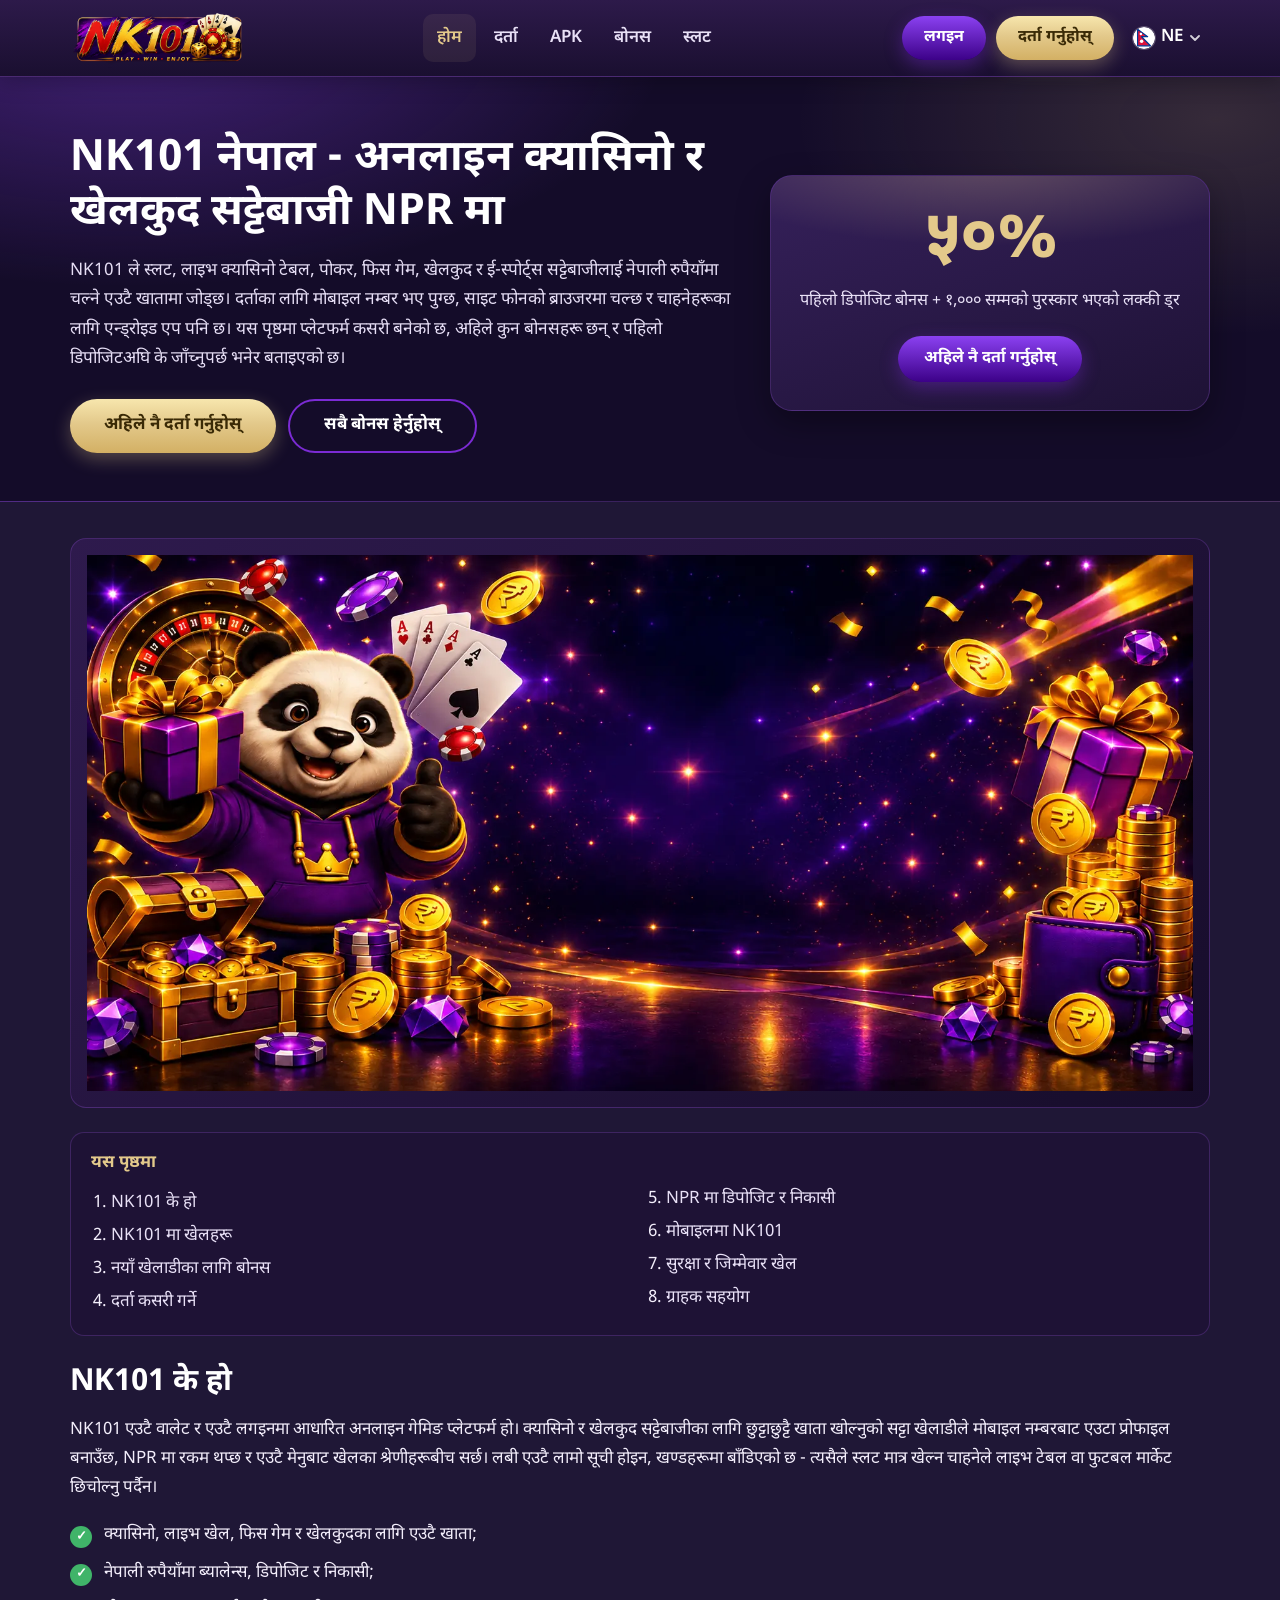
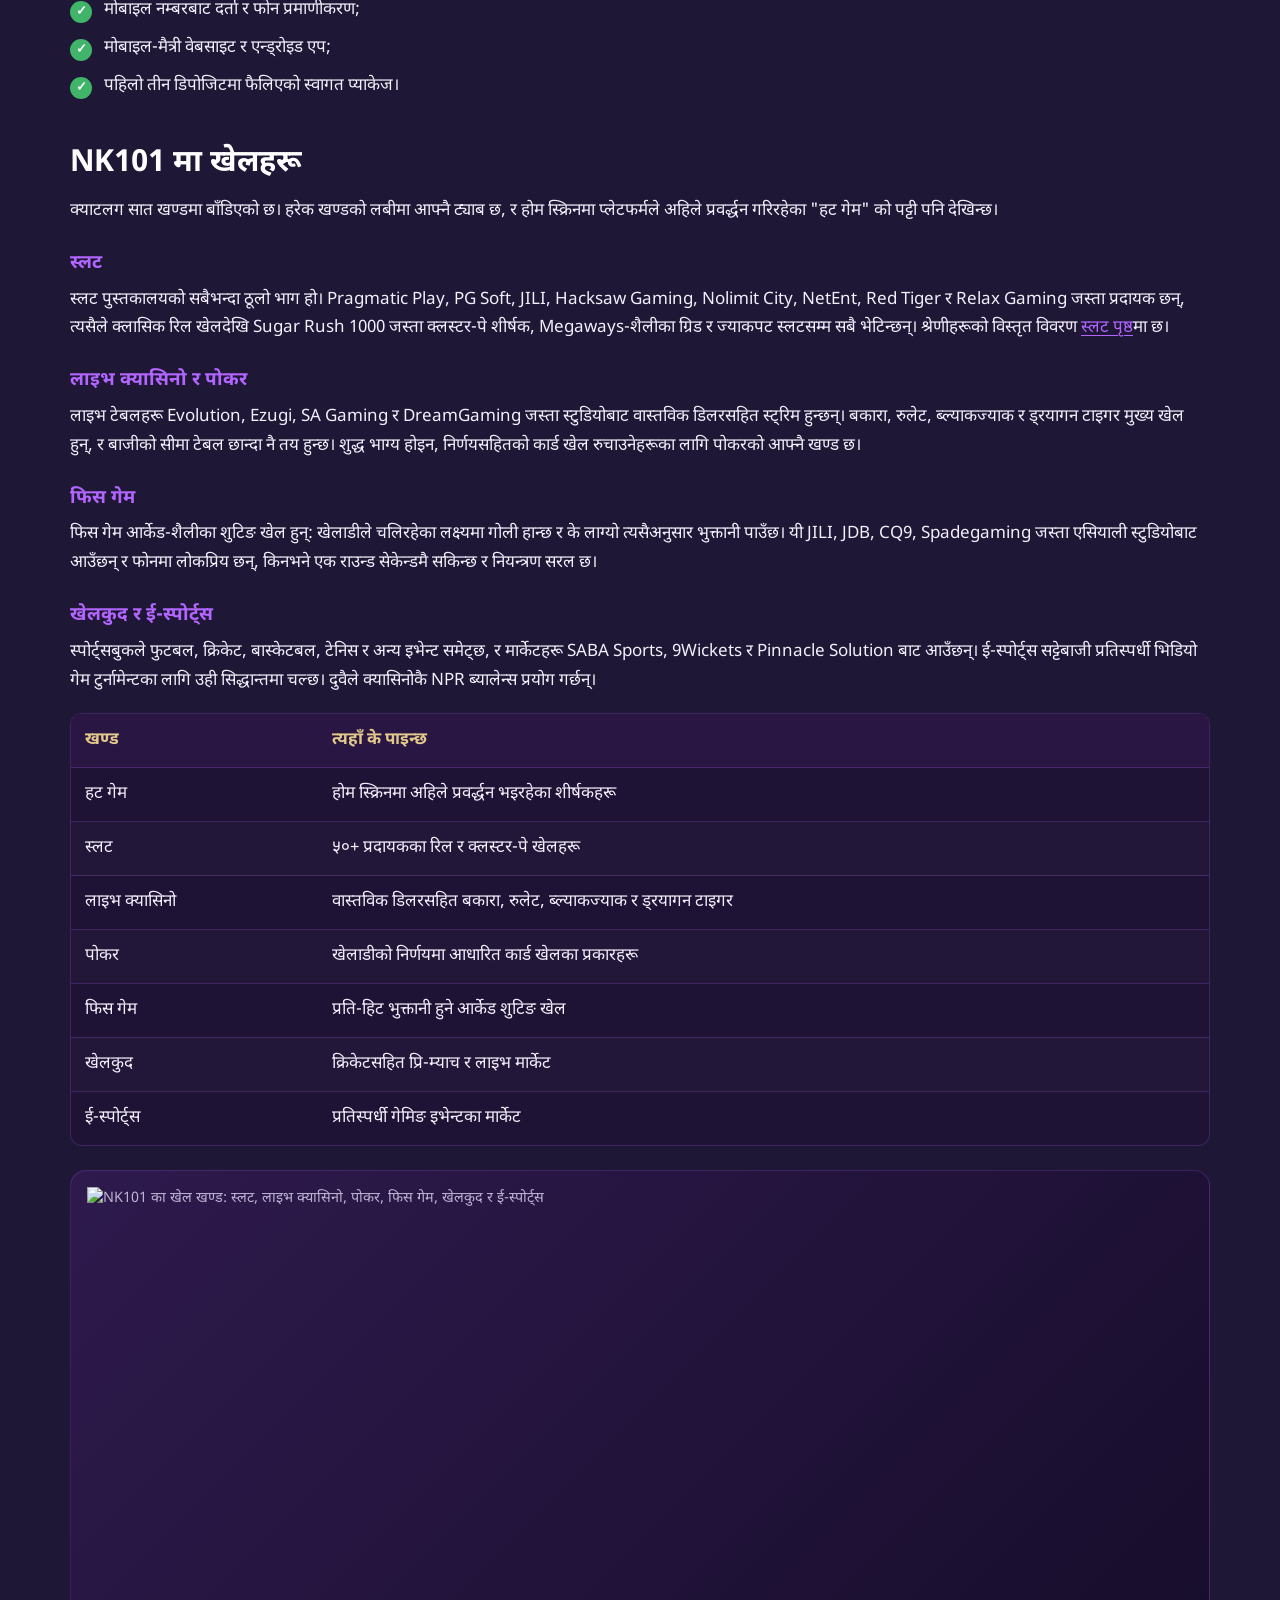
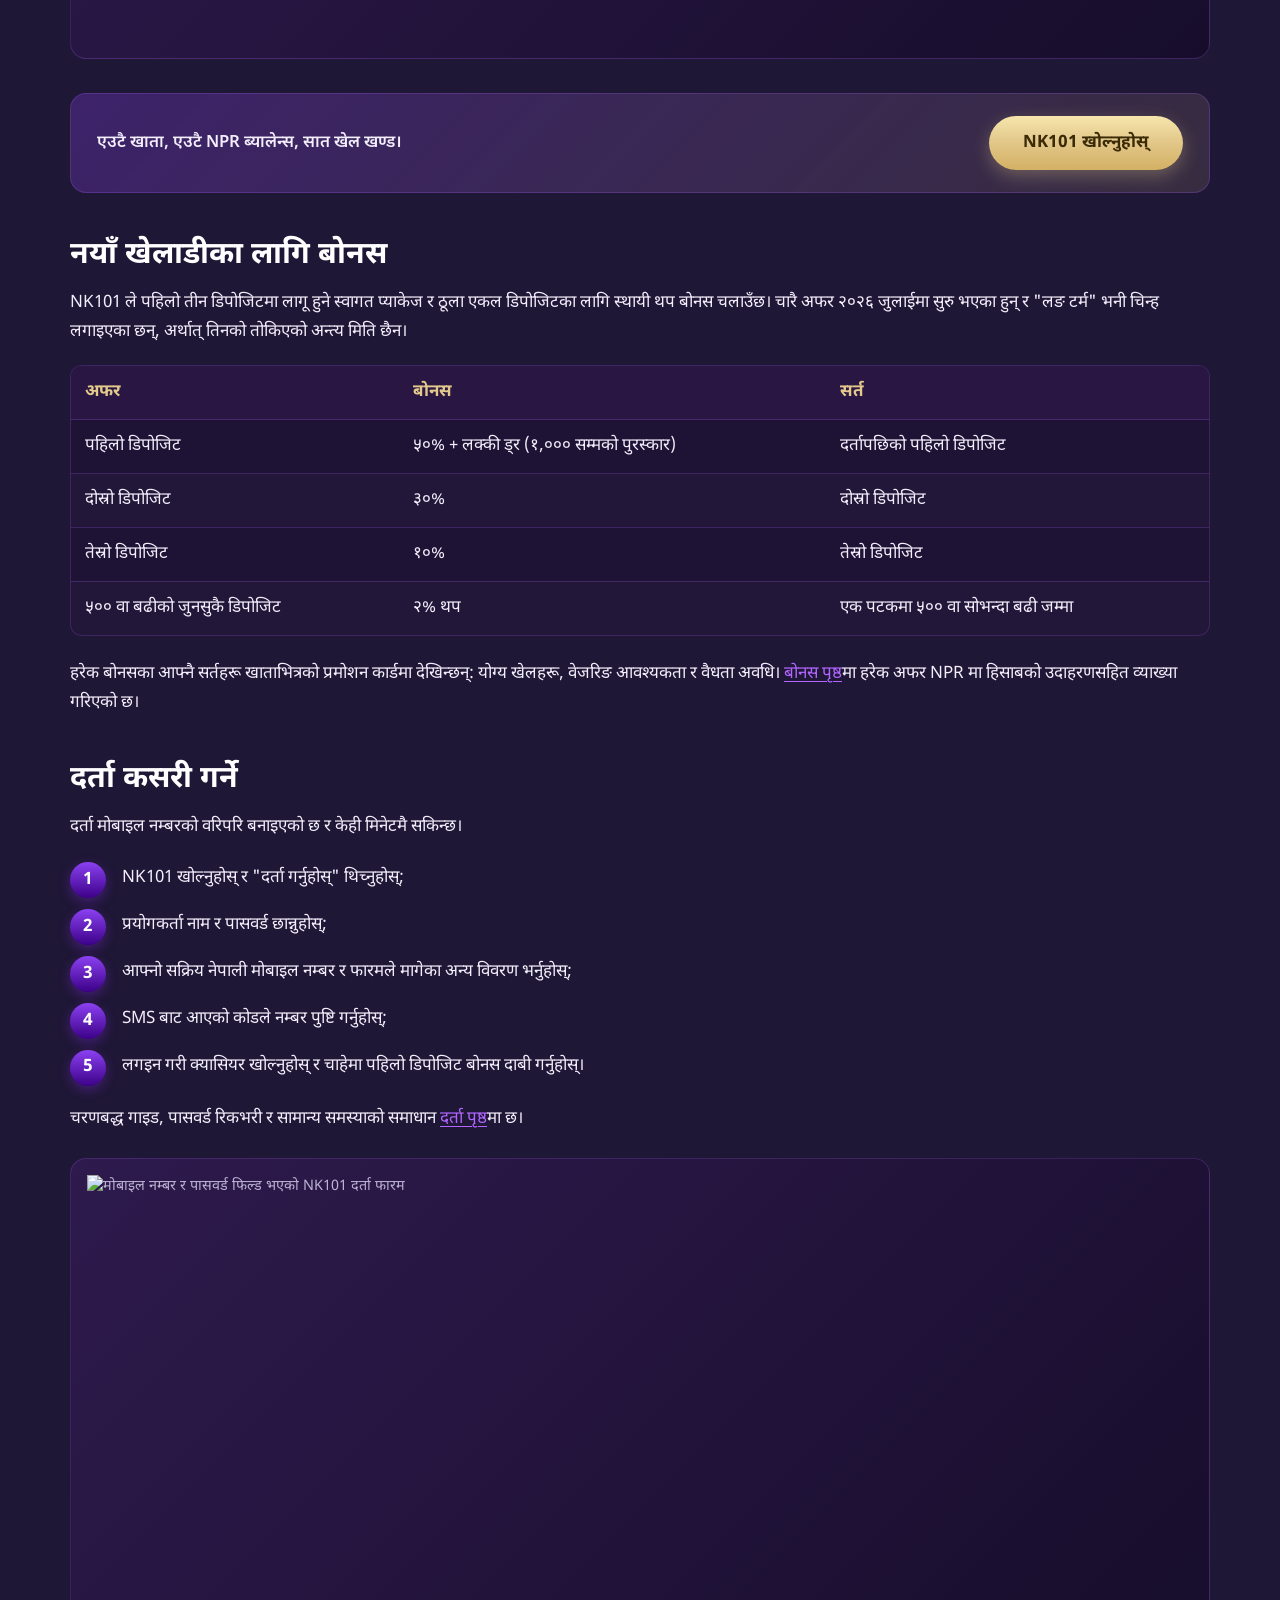
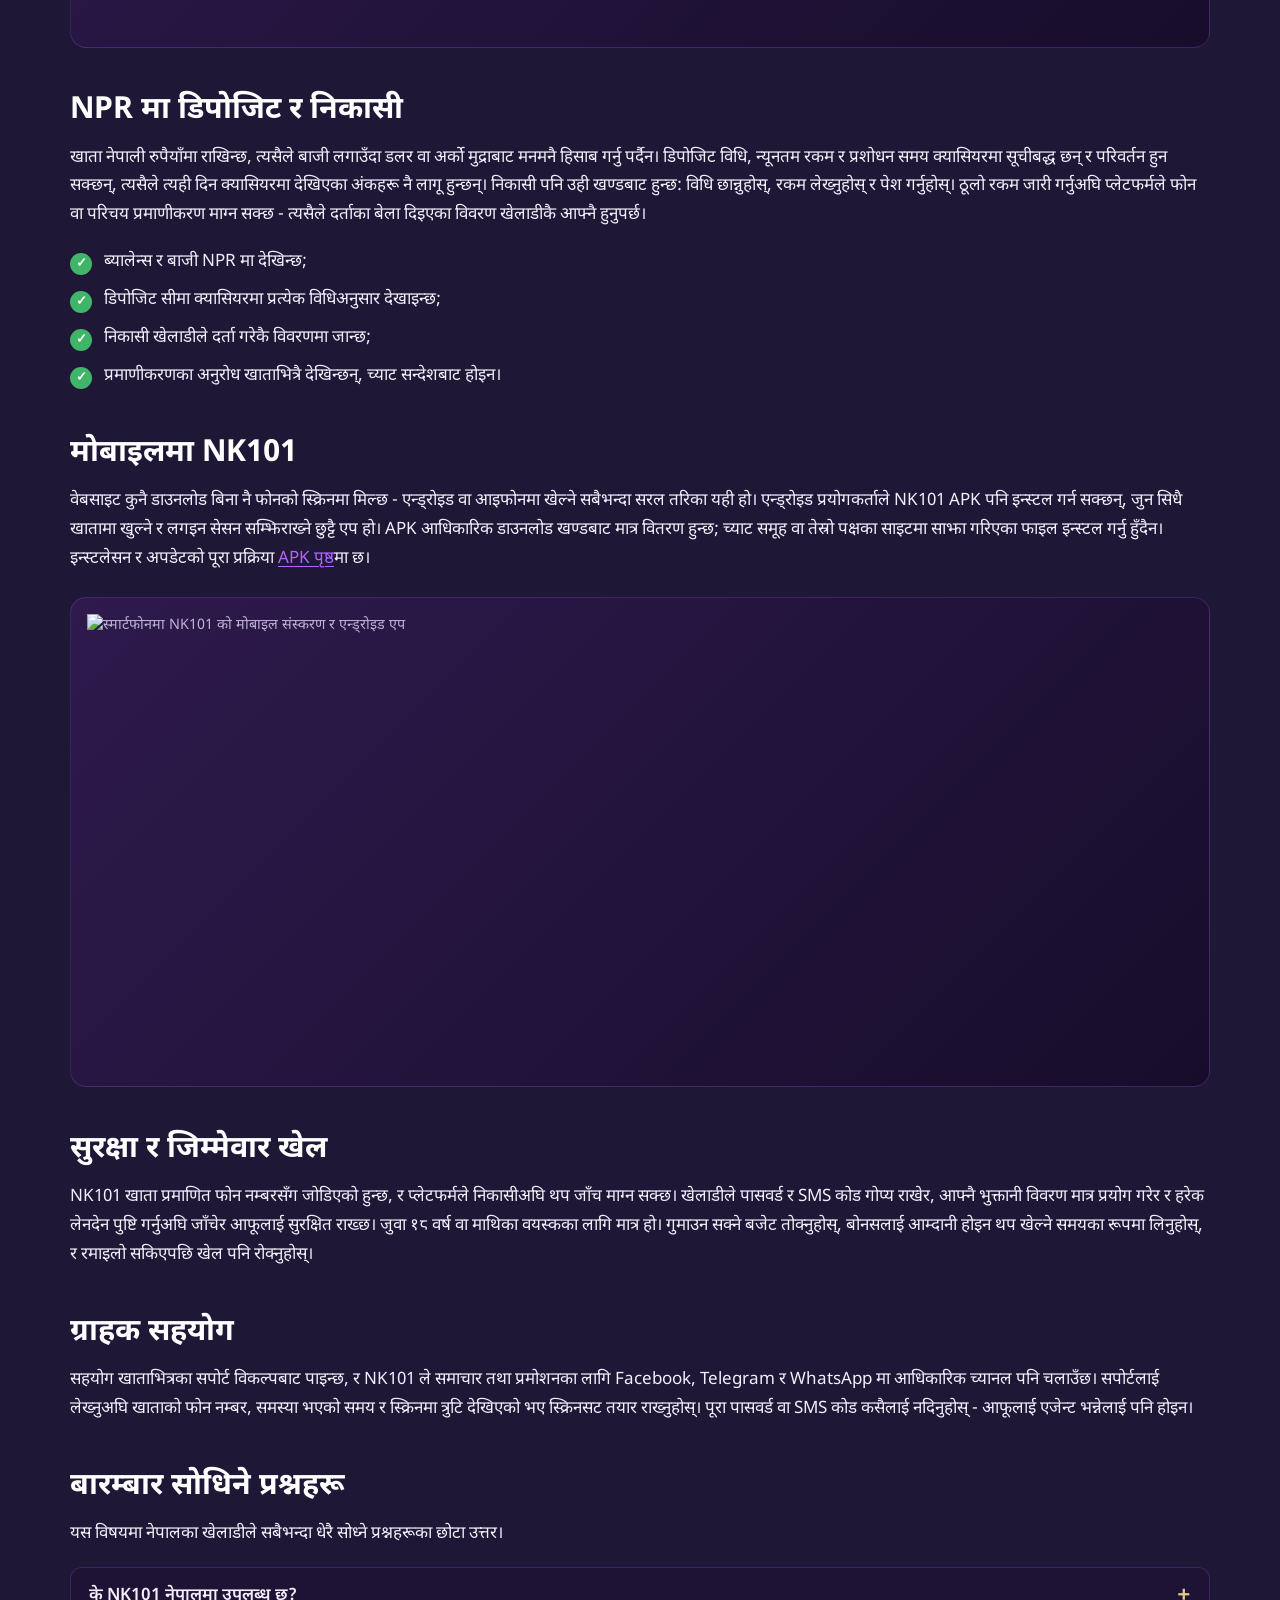
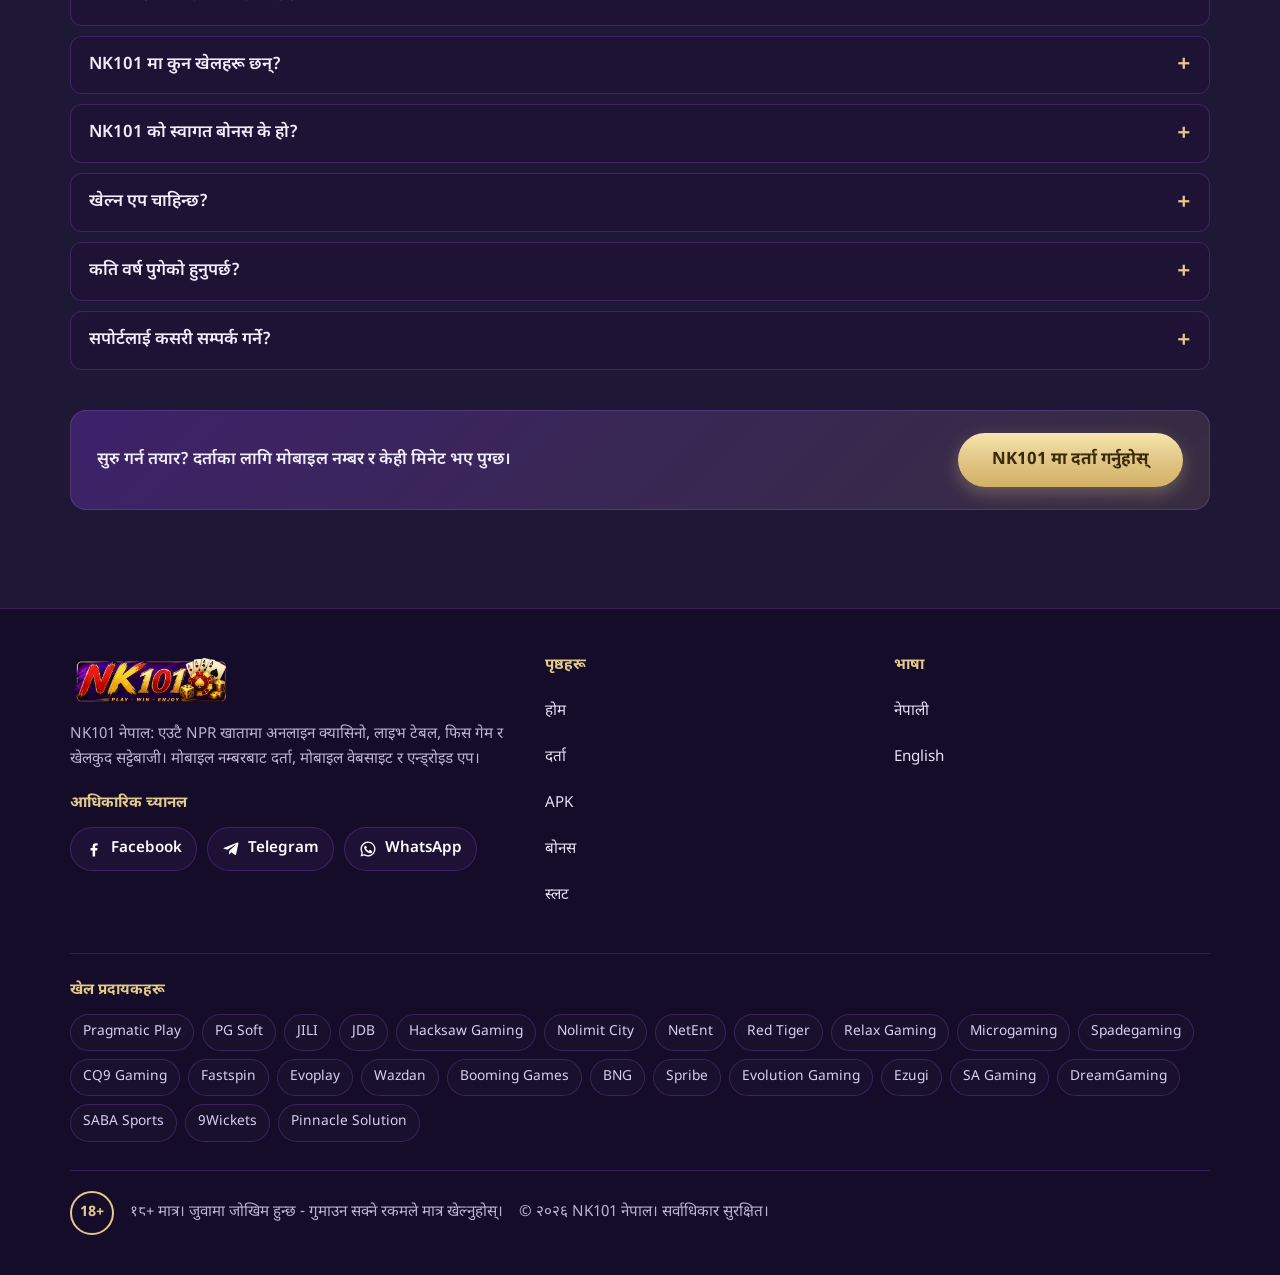
==== index.html @ e6883907 "Add files via upload" ====
<!DOCTYPE html>
<html lang="ne">
<head>
<meta charset="utf-8">
<meta name="viewport" content="width=device-width, initial-scale=1">
<title>NK101 नेपाल - अनलाइन क्यासिनो, स्लट र खेलकुद सट्टेबाजी NPR मा</title>
<meta name="description" content="NK101 नेपालका लागि अनलाइन क्यासिनो र स्पोर्ट्सबुक हो: एउटै NPR खातामा स्लट, लाइभ टेबल, फिस गेम र खेलकुद सट्टेबाजी, मोबाइल नम्बरबाट दर्ता र पहिलो डिपोजिटमा ५०% बोनस।">
<link rel="canonical" href="https://nk101.onrender.com/">
<link rel="alternate" hreflang="ne-NP" href="https://nk101.onrender.com/">
<link rel="alternate" hreflang="en" href="https://nk101.onrender.com/en/">
<link rel="alternate" hreflang="x-default" href="https://nk101.onrender.com/">
<meta name="robots" content="index, follow, max-image-preview:large, max-snippet:-1">
<meta name="theme-color" content="#140c29">
<meta property="og:type" content="website">
<meta property="og:site_name" content="NK101 नेपाल">
<meta property="og:locale" content="ne_NP">
<meta property="og:locale:alternate" content="en_US">
<meta property="og:title" content="NK101 नेपाल - अनलाइन क्यासिनो, स्लट र खेलकुद सट्टेबाजी NPR मा">
<meta property="og:description" content="NK101 नेपालका लागि अनलाइन क्यासिनो र स्पोर्ट्सबुक हो: एउटै NPR खातामा स्लट, लाइभ टेबल, फिस गेम र खेलकुद सट्टेबाजी, मोबाइल नम्बरबाट दर्ता र पहिलो डिपोजिटमा ५०% बोनस।">
<meta property="og:url" content="https://nk101.onrender.com/">
<meta property="og:image" content="https://nk101.onrender.com/img/home-hero.webp">
<meta name="twitter:card" content="summary_large_image">
<link rel="icon" href="/img/favicon.png" type="image/png" sizes="32x32">
<link rel="apple-touch-icon" href="/img/apple-touch-icon.png">
<link rel="preconnect" href="https://fonts.googleapis.com">
<link rel="preconnect" href="https://fonts.gstatic.com" crossorigin>
<link href="https://fonts.googleapis.com/css2?family=Noto+Sans+Devanagari:wght@400;600;700&display=swap" rel="stylesheet">
<link rel="stylesheet" href="/css/style.css">
<script type="application/ld+json">
{
 "@context": "https://schema.org",
 "@graph": [
  {
   "@type": "WebSite",
   "@id": "https://nk101.onrender.com/#website",
   "url": "https://nk101.onrender.com/",
   "name": "NK101 Nepal",
   "inLanguage": [
    "ne",
    "en"
   ],
   "publisher": {
    "@id": "https://nk101.onrender.com/#organization"
   }
  },
  {
   "@type": "Organization",
   "@id": "https://nk101.onrender.com/#organization",
   "name": "NK101",
   "url": "https://nk101.onrender.com/",
   "logo": {
    "@type": "ImageObject",
    "url": "https://nk101.onrender.com/img/nk101-logo.webp"
   },
   "sameAs": [
    "https://www.facebook.com/profile.php?id=61592459762964",
    "https://t.me/nk101channel",
    "https://www.whatsapp.com/channel/0029VbD0jE790x2sHs5jem3N"
   ]
  },
  {
   "@type": "WebPage",
   "@id": "https://nk101.onrender.com/#webpage",
   "url": "https://nk101.onrender.com/",
   "name": "NK101 नेपाल - अनलाइन क्यासिनो, स्लट र खेलकुद सट्टेबाजी NPR मा",
   "description": "NK101 नेपालका लागि अनलाइन क्यासिनो र स्पोर्ट्सबुक हो: एउटै NPR खातामा स्लट, लाइभ टेबल, फिस गेम र खेलकुद सट्टेबाजी, मोबाइल नम्बरबाट दर्ता र पहिलो डिपोजिटमा ५०% बोनस।",
   "inLanguage": "ne-NP",
   "isPartOf": {
    "@id": "https://nk101.onrender.com/#website"
   },
   "primaryImageOfPage": {
    "@type": "ImageObject",
    "url": "https://nk101.onrender.com/img/home-hero.webp"
   },
   "datePublished": "2026-09-21",
   "dateModified": "2026-09-21"
  },
  {
   "@type": "FAQPage",
   "@id": "https://nk101.onrender.com/#faq",
   "mainEntity": [
    {
     "@type": "Question",
     "name": "के NK101 नेपालमा उपलब्ध छ?",
     "acceptedAnswer": {
      "@type": "Answer",
      "text": "हो। प्लेटफर्म नेपाली रुपैयाँमा चल्छ, नेपाली मोबाइल नम्बरबाट दर्ता गर्न मिल्छ र अंग्रेजीसँगै नेपाली भाषाको इन्टरफेस छ।"
     }
    },
    {
     "@type": "Question",
     "name": "NK101 मा कुन खेलहरू छन्?",
     "acceptedAnswer": {
      "@type": "Answer",
      "text": "स्लट, लाइभ क्यासिनो, पोकर, फिस गेम, खेलकुद सट्टेबाजी र ई-स्पोर्ट्स सट्टेबाजी - सबै एउटै खाताबाट।"
     }
    },
    {
     "@type": "Question",
     "name": "NK101 को स्वागत बोनस के हो?",
     "acceptedAnswer": {
      "@type": "Answer",
      "text": "पहिलो डिपोजिटमा ५०% र १,००० सम्मको पुरस्कार भएको लक्की ड्र, त्यसपछि दोस्रो डिपोजिटमा ३०% र तेस्रोमा १०%।"
     }
    },
    {
     "@type": "Question",
     "name": "खेल्न एप चाहिन्छ?",
     "acceptedAnswer": {
      "@type": "Answer",
      "text": "चाहिँदैन। वेबसाइट फोनको ब्राउजरमा चल्छ; एन्ड्रोइड APK ऐच्छिक हो।"
     }
    },
    {
     "@type": "Question",
     "name": "कति वर्ष पुगेको हुनुपर्छ?",
     "acceptedAnswer": {
      "@type": "Answer",
      "text": "१८ वर्ष वा माथि। वास्तविक पैसाको खेल वयस्कका लागि मात्र हो।"
     }
    },
    {
     "@type": "Question",
     "name": "सपोर्टलाई कसरी सम्पर्क गर्ने?",
     "acceptedAnswer": {
      "@type": "Answer",
      "text": "खाताभित्रका सपोर्ट विकल्पबाट वा आधिकारिक Telegram, WhatsApp र Facebook च्यानलबाट।"
     }
    }
   ]
  }
 ]
}
</script>
</head>
<body>
<a class="skip" href="#main">मुख्य सामग्रीमा जानुहोस्</a>
<header class="site-header">
  <div class="container header-inner">
    <a class="logo" href="/" aria-label="NK101"><img src="/img/nk101-logo.webp" width="192" height="60" alt="NK101" onerror="this.replaceWith(Object.assign(document.createElement('span'),{className:'logo-text',textContent:'NK101'}))"></a>
    <nav class="main-nav" id="main-nav" aria-label="मुख्य नेभिगेसन">
      <ul>
        <li><a href="/" aria-current="page">होम</a></li>
        <li><a href="/register/">दर्ता</a></li>
        <li><a href="/apk/">APK</a></li>
        <li><a href="/bonuses/">बोनस</a></li>
        <li><a href="/slots/">स्लट</a></li>
      </ul>
      <div class="nav-cta">
        <a class="btn btn-login" href="/go/" rel="nofollow">लगइन</a>
        <a class="btn btn-register" href="/go/" rel="nofollow">दर्ता गर्नुहोस्</a>
      </div>
    </nav>
    <div class="header-actions">
      <a class="btn btn-login" href="/go/" rel="nofollow">लगइन</a>
      <a class="btn btn-register" href="/go/" rel="nofollow">दर्ता गर्नुहोस्</a>
      <div class="lang">
        <button class="lang-btn" type="button" aria-haspopup="true" aria-expanded="false" aria-label="भाषा"><svg class="flag" viewBox="0 0 24 24" aria-hidden="true"><circle cx="12" cy="12" r="12" fill="#fff"/><path d="M5 2.5 16 10.6H9.3L19 20.5H5z" fill="#DC143C" stroke="#003893" stroke-width="1.3" stroke-linejoin="round"/><circle cx="8.6" cy="7.6" r="1.4" fill="#fff"/><circle cx="9.4" cy="15.6" r="1.9" fill="#fff"/></svg><span>NE</span><svg class="chev" viewBox="0 0 12 12" aria-hidden="true"><path d="M2 4l4 4 4-4" fill="none" stroke="currentColor" stroke-width="1.8" stroke-linecap="round" stroke-linejoin="round"/></svg></button>
        <ul class="lang-menu">
          <li><a href="/" hreflang="ne-NP" lang="ne" aria-current="true"><svg class="flag" viewBox="0 0 24 24" aria-hidden="true"><circle cx="12" cy="12" r="12" fill="#fff"/><path d="M5 2.5 16 10.6H9.3L19 20.5H5z" fill="#DC143C" stroke="#003893" stroke-width="1.3" stroke-linejoin="round"/><circle cx="8.6" cy="7.6" r="1.4" fill="#fff"/><circle cx="9.4" cy="15.6" r="1.9" fill="#fff"/></svg><span>नेपाली</span></a></li>
          <li><a href="/en/" hreflang="en" lang="en"><svg class="flag" viewBox="0 0 24 24" aria-hidden="true"><clipPath id="fc"><circle cx="12" cy="12" r="12"/></clipPath><g clip-path="url(#fc)"><rect width="24" height="24" fill="#fff"/><path d="M0 0h24v1.85H0zM0 3.7h24v1.85H0zM0 7.4h24v1.85H0zM0 11.1h24v1.85H0zM0 14.8h24v1.85H0zM0 18.5h24v1.85H0zM0 22.2h24V24H0z" fill="#B22234"/><rect width="10.5" height="12.95" fill="#3C3B6E"/><g fill="#fff"><circle cx="2" cy="2" r=".7"/><circle cx="5.2" cy="2" r=".7"/><circle cx="8.4" cy="2" r=".7"/><circle cx="3.6" cy="4.3" r=".7"/><circle cx="6.8" cy="4.3" r=".7"/><circle cx="2" cy="6.6" r=".7"/><circle cx="5.2" cy="6.6" r=".7"/><circle cx="8.4" cy="6.6" r=".7"/><circle cx="3.6" cy="8.9" r=".7"/><circle cx="6.8" cy="8.9" r=".7"/><circle cx="2" cy="11.2" r=".7"/><circle cx="5.2" cy="11.2" r=".7"/><circle cx="8.4" cy="11.2" r=".7"/></g></g></svg><span>English</span></a></li>
        </ul>
      </div>
      <button class="burger" type="button" aria-controls="main-nav" aria-expanded="false" aria-label="मेनु"><span></span></button>
    </div>
  </div>
</header>

<main id="main">
  <section class="hero">
    <div class="container hero-grid">
      <div class="hero-copy">
        
        <h1>NK101 नेपाल - अनलाइन क्यासिनो र खेलकुद सट्टेबाजी NPR मा</h1>
        <p class="lead">NK101 ले स्लट, लाइभ क्यासिनो टेबल, पोकर, फिस गेम, खेलकुद र ई-स्पोर्ट्स सट्टेबाजीलाई नेपाली रुपैयाँमा चल्ने एउटै खातामा जोड्छ। दर्ताका लागि मोबाइल नम्बर भए पुग्छ, साइट फोनको ब्राउजरमा चल्छ र चाहनेहरूका लागि एन्ड्रोइड एप पनि छ। यस पृष्ठमा प्लेटफर्म कसरी बनेको छ, अहिले कुन बोनसहरू छन् र पहिलो डिपोजिटअघि के जाँच्नुपर्छ भनेर बताइएको छ।</p>
        <div class="hero-actions">
          <a class="btn btn-register btn-lg" href="/go/" rel="nofollow">अहिले नै दर्ता गर्नुहोस्</a>
          <a class="btn btn-outline btn-lg" href="/bonuses/">सबै बोनस हेर्नुहोस्</a>
        </div>
      </div>
      <aside class="hero-card" aria-label="पहिलो डिपोजिट बोनस + १,००० सम्मको पुरस्कार भएको लक्की ड्र">
        <div class="big">५०%</div>
        <p class="small">पहिलो डिपोजिट बोनस + १,००० सम्मको पुरस्कार भएको लक्की ड्र</p>
        <a class="btn btn-login" href="/go/" rel="nofollow">अहिले नै दर्ता गर्नुहोस्</a>
      </aside>
    </div>
  </section>

  <div class="container content">
    <figure class="media media-hero"><img src="/img/home-hero.webp" width="1200" height="600" alt="NK101 नेपालको लबी: क्यासिनो खेल, लाइभ टेबल र खेलकुद सट्टेबाजी" fetchpriority="high"></figure>
    <nav class="toc" aria-label="यस पृष्ठमा"><p class="toc-title">यस पृष्ठमा</p>
  <ol>
    <li><a href="#about">NK101 के हो</a></li>
    <li><a href="#games">NK101 मा खेलहरू</a></li>
    <li><a href="#bonuses">नयाँ खेलाडीका लागि बोनस</a></li>
    <li><a href="#register">दर्ता कसरी गर्ने</a></li>
    <li><a href="#payments">NPR मा डिपोजिट र निकासी</a></li>
    <li><a href="#mobile">मोबाइलमा NK101</a></li>
    <li><a href="#safety">सुरक्षा र जिम्मेवार खेल</a></li>
    <li><a href="#support">ग्राहक सहयोग</a></li>
  </ol>
</nav>

<section id="about">
<h2>NK101 के हो</h2>
<p>NK101 एउटै वालेट र एउटै लगइनमा आधारित अनलाइन गेमिङ प्लेटफर्म हो। क्यासिनो र खेलकुद सट्टेबाजीका लागि छुट्टाछुट्टै खाता खोल्नुको सट्टा खेलाडीले मोबाइल नम्बरबाट एउटा प्रोफाइल बनाउँछ, NPR मा रकम थप्छ र एउटै मेनुबाट खेलका श्रेणीहरूबीच सर्छ। लबी एउटै लामो सूची होइन, खण्डहरूमा बाँडिएको छ - त्यसैले स्लट मात्र खेल्न चाहनेले लाइभ टेबल वा फुटबल मार्केट छिचोल्नु पर्दैन।</p>
<ul class="checks">
  <li>क्यासिनो, लाइभ खेल, फिस गेम र खेलकुदका लागि एउटै खाता;</li>
  <li>नेपाली रुपैयाँमा ब्यालेन्स, डिपोजिट र निकासी;</li>
  <li>मोबाइल नम्बरबाट दर्ता र फोन प्रमाणीकरण;</li>
  <li>मोबाइल-मैत्री वेबसाइट र एन्ड्रोइड एप;</li>
  <li>पहिलो तीन डिपोजिटमा फैलिएको स्वागत प्याकेज।</li>
</ul>
</section>

<section id="games">
<h2>NK101 मा खेलहरू</h2>
<p>क्याटलग सात खण्डमा बाँडिएको छ। हरेक खण्डको लबीमा आफ्नै ट्याब छ, र होम स्क्रिनमा प्लेटफर्मले अहिले प्रवर्द्धन गरिरहेका "हट गेम" को पट्टी पनि देखिन्छ।</p>
<h3>स्लट</h3>
<p>स्लट पुस्तकालयको सबैभन्दा ठूलो भाग हो। Pragmatic Play, PG Soft, JILI, Hacksaw Gaming, Nolimit City, NetEnt, Red Tiger र Relax Gaming जस्ता प्रदायक छन्, त्यसैले क्लासिक रिल खेलदेखि Sugar Rush 1000 जस्ता क्लस्टर-पे शीर्षक, Megaways-शैलीका ग्रिड र ज्याकपट स्लटसम्म सबै भेटिन्छन्। श्रेणीहरूको विस्तृत विवरण <a href="/slots/">स्लट पृष्ठ</a>मा छ।</p>
<h3>लाइभ क्यासिनो र पोकर</h3>
<p>लाइभ टेबलहरू Evolution, Ezugi, SA Gaming र DreamGaming जस्ता स्टुडियोबाट वास्तविक डिलरसहित स्ट्रिम हुन्छन्। बकारा, रुलेट, ब्ल्याकज्याक र ड्रयागन टाइगर मुख्य खेल हुन्, र बाजीको सीमा टेबल छान्दा नै तय हुन्छ। शुद्ध भाग्य होइन, निर्णयसहितको कार्ड खेल रुचाउनेहरूका लागि पोकरको आफ्नै खण्ड छ।</p>
<h3>फिस गेम</h3>
<p>फिस गेम आर्केड-शैलीका शुटिङ खेल हुन्: खेलाडीले चलिरहेका लक्ष्यमा गोली हान्छ र के लाग्यो त्यसैअनुसार भुक्तानी पाउँछ। यी JILI, JDB, CQ9, Spadegaming जस्ता एसियाली स्टुडियोबाट आउँछन् र फोनमा लोकप्रिय छन्, किनभने एक राउन्ड सेकेन्डमै सकिन्छ र नियन्त्रण सरल छ।</p>
<h3>खेलकुद र ई-स्पोर्ट्स</h3>
<p>स्पोर्ट्सबुकले फुटबल, क्रिकेट, बास्केटबल, टेनिस र अन्य इभेन्ट समेट्छ, र मार्केटहरू SABA Sports, 9Wickets र Pinnacle Solution बाट आउँछन्। ई-स्पोर्ट्स सट्टेबाजी प्रतिस्पर्धी भिडियो गेम टुर्नामेन्टका लागि उही सिद्धान्तमा चल्छ। दुवैले क्यासिनोकै NPR ब्यालेन्स प्रयोग गर्छन्।</p>
<div class="table-wrap"><table>
  <thead><tr><th>खण्ड</th><th>त्यहाँ के पाइन्छ</th></tr></thead>
  <tbody>
    <tr><td>हट गेम</td><td>होम स्क्रिनमा अहिले प्रवर्द्धन भइरहेका शीर्षकहरू</td></tr>
    <tr><td>स्लट</td><td>५०+ प्रदायकका रिल र क्लस्टर-पे खेलहरू</td></tr>
    <tr><td>लाइभ क्यासिनो</td><td>वास्तविक डिलरसहित बकारा, रुलेट, ब्ल्याकज्याक र ड्रयागन टाइगर</td></tr>
    <tr><td>पोकर</td><td>खेलाडीको निर्णयमा आधारित कार्ड खेलका प्रकारहरू</td></tr>
    <tr><td>फिस गेम</td><td>प्रति-हिट भुक्तानी हुने आर्केड शुटिङ खेल</td></tr>
    <tr><td>खेलकुद</td><td>क्रिकेटसहित प्रि-म्याच र लाइभ मार्केट</td></tr>
    <tr><td>ई-स्पोर्ट्स</td><td>प्रतिस्पर्धी गेमिङ इभेन्टका मार्केट</td></tr>
  </tbody>
</table></div>
<figure class="media"><img src="/img/home-games.webp" width="1024" height="440" alt="NK101 का खेल खण्ड: स्लट, लाइभ क्यासिनो, पोकर, फिस गेम, खेलकुद र ई-स्पोर्ट्स" loading="lazy"></figure>
</section>

<div class="cta-box"><p>एउटै खाता, एउटै NPR ब्यालेन्स, सात खेल खण्ड।</p><a class="btn btn-register btn-lg" href="/go/" rel="nofollow">NK101 खोल्नुहोस्</a></div>

<section id="bonuses">
<h2>नयाँ खेलाडीका लागि बोनस</h2>
<p>NK101 ले पहिलो तीन डिपोजिटमा लागू हुने स्वागत प्याकेज र ठूला एकल डिपोजिटका लागि स्थायी थप बोनस चलाउँछ। चारै अफर २०२६ जुलाईमा सुरु भएका हुन् र "लङ टर्म" भनी चिन्ह लगाइएका छन्, अर्थात् तिनको तोकिएको अन्त्य मिति छैन।</p>
<div class="table-wrap"><table>
  <thead><tr><th>अफर</th><th>बोनस</th><th>सर्त</th></tr></thead>
  <tbody>
    <tr><td>पहिलो डिपोजिट</td><td>५०% + लक्की ड्र (१,००० सम्मको पुरस्कार)</td><td>दर्तापछिको पहिलो डिपोजिट</td></tr>
    <tr><td>दोस्रो डिपोजिट</td><td>३०%</td><td>दोस्रो डिपोजिट</td></tr>
    <tr><td>तेस्रो डिपोजिट</td><td>१०%</td><td>तेस्रो डिपोजिट</td></tr>
    <tr><td>५०० वा बढीको जुनसुकै डिपोजिट</td><td>२% थप</td><td>एक पटकमा ५०० वा सोभन्दा बढी जम्मा</td></tr>
  </tbody>
</table></div>
<p>हरेक बोनसका आफ्नै सर्तहरू खाताभित्रको प्रमोशन कार्डमा देखिन्छन्: योग्य खेलहरू, वेजरिङ आवश्यकता र वैधता अवधि। <a href="/bonuses/">बोनस पृष्ठ</a>मा हरेक अफर NPR मा हिसाबको उदाहरणसहित व्याख्या गरिएको छ।</p>
</section>

<section id="register">
<h2>दर्ता कसरी गर्ने</h2>
<p>दर्ता मोबाइल नम्बरको वरिपरि बनाइएको छ र केही मिनेटमै सकिन्छ।</p>
<ol class="steps">
  <li>NK101 खोल्नुहोस् र &quot;दर्ता गर्नुहोस्&quot; थिच्नुहोस्;</li>
  <li>प्रयोगकर्ता नाम र पासवर्ड छान्नुहोस्;</li>
  <li>आफ्नो सक्रिय नेपाली मोबाइल नम्बर र फारमले मागेका अन्य विवरण भर्नुहोस्;</li>
  <li>SMS बाट आएको कोडले नम्बर पुष्टि गर्नुहोस्;</li>
  <li>लगइन गरी क्यासियर खोल्नुहोस् र चाहेमा पहिलो डिपोजिट बोनस दाबी गर्नुहोस्।</li>
</ol>
<p>चरणबद्ध गाइड, पासवर्ड रिकभरी र सामान्य समस्याको समाधान <a href="/register/">दर्ता पृष्ठ</a>मा छ।</p>
<figure class="media"><img src="/img/home-register.webp" width="1024" height="440" alt="मोबाइल नम्बर र पासवर्ड फिल्ड भएको NK101 दर्ता फारम" loading="lazy"></figure>
</section>

<section id="payments">
<h2>NPR मा डिपोजिट र निकासी</h2>
<p>खाता नेपाली रुपैयाँमा राखिन्छ, त्यसैले बाजी लगाउँदा डलर वा अर्को मुद्राबाट मनमनै हिसाब गर्नु पर्दैन। डिपोजिट विधि, न्यूनतम रकम र प्रशोधन समय क्यासियरमा सूचीबद्ध छन् र परिवर्तन हुन सक्छन्, त्यसैले त्यही दिन क्यासियरमा देखिएका अंकहरू नै लागू हुन्छन्। निकासी पनि उही खण्डबाट हुन्छ: विधि छान्नुहोस्, रकम लेख्नुहोस् र पेश गर्नुहोस्। ठूलो रकम जारी गर्नुअघि प्लेटफर्मले फोन वा परिचय प्रमाणीकरण माग्न सक्छ - त्यसैले दर्ताका बेला दिइएका विवरण खेलाडीकै आफ्नै हुनुपर्छ।</p>
<ul class="checks">
  <li>ब्यालेन्स र बाजी NPR मा देखिन्छ;</li>
  <li>डिपोजिट सीमा क्यासियरमा प्रत्येक विधिअनुसार देखाइन्छ;</li>
  <li>निकासी खेलाडीले दर्ता गरेकै विवरणमा जान्छ;</li>
  <li>प्रमाणीकरणका अनुरोध खाताभित्रै देखिन्छन्, च्याट सन्देशबाट होइन।</li>
</ul>
</section>

<section id="mobile">
<h2>मोबाइलमा NK101</h2>
<p>वेबसाइट कुनै डाउनलोड बिना नै फोनको स्क्रिनमा मिल्छ - एन्ड्रोइड वा आइफोनमा खेल्ने सबैभन्दा सरल तरिका यही हो। एन्ड्रोइड प्रयोगकर्ताले NK101 APK पनि इन्स्टल गर्न सक्छन्, जुन सिधै खातामा खुल्ने र लगइन सेसन सम्झिराख्ने छुट्टै एप हो। APK आधिकारिक डाउनलोड खण्डबाट मात्र वितरण हुन्छ; च्याट समूह वा तेस्रो पक्षका साइटमा साझा गरिएका फाइल इन्स्टल गर्नु हुँदैन। इन्स्टलेसन र अपडेटको पूरा प्रक्रिया <a href="/apk/">APK पृष्ठ</a>मा छ।</p>
<figure class="media"><img src="/img/home-mobile.webp" width="1024" height="440" alt="स्मार्टफोनमा NK101 को मोबाइल संस्करण र एन्ड्रोइड एप" loading="lazy"></figure>
</section>

<section id="safety">
<h2>सुरक्षा र जिम्मेवार खेल</h2>
<p>NK101 खाता प्रमाणित फोन नम्बरसँग जोडिएको हुन्छ, र प्लेटफर्मले निकासीअघि थप जाँच माग्न सक्छ। खेलाडीले पासवर्ड र SMS कोड गोप्य राखेर, आफ्नै भुक्तानी विवरण मात्र प्रयोग गरेर र हरेक लेनदेन पुष्टि गर्नुअघि जाँचेर आफूलाई सुरक्षित राख्छ। जुवा १८ वर्ष वा माथिका वयस्कका लागि मात्र हो। गुमाउन सक्ने बजेट तोक्नुहोस्, बोनसलाई आम्दानी होइन थप खेल्ने समयका रूपमा लिनुहोस्, र रमाइलो सकिएपछि खेल पनि रोक्नुहोस्।</p>
</section>

<section id="support">
<h2>ग्राहक सहयोग</h2>
<p>सहयोग खाताभित्रका सपोर्ट विकल्पबाट पाइन्छ, र NK101 ले समाचार तथा प्रमोशनका लागि Facebook, Telegram र WhatsApp मा आधिकारिक च्यानल पनि चलाउँछ। सपोर्टलाई लेख्नुअघि खाताको फोन नम्बर, समस्या भएको समय र स्क्रिनमा त्रुटि देखिएको भए स्क्रिनसट तयार राख्नुहोस्। पूरा पासवर्ड वा SMS कोड कसैलाई नदिनुहोस् - आफूलाई एजेन्ट भन्नेलाई पनि होइन।</p>
</section>

    <section id="faq" class="faq">
      <h2>बारम्बार सोधिने प्रश्नहरू</h2>
      <p>यस विषयमा नेपालका खेलाडीले सबैभन्दा धेरै सोध्ने प्रश्नहरूका छोटा उत्तर।</p>
      <details><summary>के NK101 नेपालमा उपलब्ध छ?</summary><p>हो। प्लेटफर्म नेपाली रुपैयाँमा चल्छ, नेपाली मोबाइल नम्बरबाट दर्ता गर्न मिल्छ र अंग्रेजीसँगै नेपाली भाषाको इन्टरफेस छ।</p></details>
<details><summary>NK101 मा कुन खेलहरू छन्?</summary><p>स्लट, लाइभ क्यासिनो, पोकर, फिस गेम, खेलकुद सट्टेबाजी र ई-स्पोर्ट्स सट्टेबाजी - सबै एउटै खाताबाट।</p></details>
<details><summary>NK101 को स्वागत बोनस के हो?</summary><p>पहिलो डिपोजिटमा ५०% र १,००० सम्मको पुरस्कार भएको लक्की ड्र, त्यसपछि दोस्रो डिपोजिटमा ३०% र तेस्रोमा १०%।</p></details>
<details><summary>खेल्न एप चाहिन्छ?</summary><p>चाहिँदैन। वेबसाइट फोनको ब्राउजरमा चल्छ; एन्ड्रोइड APK ऐच्छिक हो।</p></details>
<details><summary>कति वर्ष पुगेको हुनुपर्छ?</summary><p>१८ वर्ष वा माथि। वास्तविक पैसाको खेल वयस्कका लागि मात्र हो।</p></details>
<details><summary>सपोर्टलाई कसरी सम्पर्क गर्ने?</summary><p>खाताभित्रका सपोर्ट विकल्पबाट वा आधिकारिक Telegram, WhatsApp र Facebook च्यानलबाट।</p></details>
    </section>
    <div class="cta-box cta-end"><p>सुरु गर्न तयार? दर्ताका लागि मोबाइल नम्बर र केही मिनेट भए पुग्छ।</p><a class="btn btn-register btn-lg" href="/go/" rel="nofollow">NK101 मा दर्ता गर्नुहोस्</a></div>
  </div>
</main>

<footer class="site-footer">
  <div class="container">
    <div class="footer-top">
      <div class="footer-brand">
        <img src="/img/nk101-logo.webp" width="160" height="50" alt="NK101" loading="lazy" onerror="this.replaceWith(Object.assign(document.createElement('span'),{className:'logo-text',textContent:'NK101'}))">
        <p>NK101 नेपाल: एउटै NPR खातामा अनलाइन क्यासिनो, लाइभ टेबल, फिस गेम र खेलकुद सट्टेबाजी। मोबाइल नम्बरबाट दर्ता, मोबाइल वेबसाइट र एन्ड्रोइड एप।</p>
        <p class="footer-h">आधिकारिक च्यानल</p>
        <div class="socials">
          <a href="https://www.facebook.com/profile.php?id=61592459762964" target="_blank" rel="nofollow noopener"><svg viewBox="0 0 24 24" fill="currentColor" aria-hidden="true"><path d="M13.5 22v-8h2.7l.4-3.2h-3.1V8.8c0-.9.3-1.6 1.6-1.6h1.7V4.4c-.3 0-1.3-.1-2.5-.1-2.5 0-4.1 1.5-4.1 4.2v2.3H7.4V14h2.8v8h3.3z"/></svg><span>Facebook</span></a>
          <a href="https://t.me/nk101channel" target="_blank" rel="nofollow noopener"><svg viewBox="0 0 24 24" fill="currentColor" aria-hidden="true"><path d="M21.9 4.6 18.8 19c-.2 1-.9 1.3-1.7.8l-4.6-3.4-2.2 2.1c-.3.3-.5.5-.9.5l.3-4.7 8.5-7.7c.4-.3-.1-.5-.6-.2L7.1 13.1 2.6 11.7c-1-.3-1-1 .2-1.4l17.8-6.9c.8-.3 1.5.2 1.3 1.2z"/></svg><span>Telegram</span></a>
          <a href="https://www.whatsapp.com/channel/0029VbD0jE790x2sHs5jem3N" target="_blank" rel="nofollow noopener"><svg viewBox="0 0 24 24" fill="currentColor" aria-hidden="true"><path d="M12 2a10 10 0 0 0-8.6 15.1L2 22l5-1.3A10 10 0 1 0 12 2zm0 18.2a8.2 8.2 0 0 1-4.2-1.2l-.3-.2-3 .8.8-2.9-.2-.3A8.2 8.2 0 1 1 12 20.2zm4.5-6.1c-.2-.1-1.5-.7-1.7-.8-.2-.1-.4-.1-.6.1l-.8 1c-.1.2-.3.2-.5.1a6.7 6.7 0 0 1-3.3-2.9c-.3-.4.2-.4.7-1.3.1-.2 0-.3 0-.5l-.8-1.8c-.2-.5-.4-.4-.6-.4h-.5a1 1 0 0 0-.7.3 3 3 0 0 0-.9 2.2 5.2 5.2 0 0 0 1.1 2.8c.1.2 1.9 2.9 4.6 4.1 1.7.7 2.4.8 3.2.7.5-.1 1.5-.6 1.7-1.2.2-.6.2-1.1.2-1.2-.1-.1-.3-.2-.5-.3z"/></svg><span>WhatsApp</span></a>
        </div>
      </div>
      <div class="footer-links">
        <p class="footer-h">पृष्ठहरू</p>
        <ul>
          <li><a href="/">होम</a></li>
          <li><a href="/register/">दर्ता</a></li>
          <li><a href="/apk/">APK</a></li>
          <li><a href="/bonuses/">बोनस</a></li>
          <li><a href="/slots/">स्लट</a></li>
        </ul>
      </div>
      <div class="footer-links">
        <p class="footer-h">भाषा</p>
        <ul>
          <li><a href="/" hreflang="ne-NP" lang="ne">नेपाली</a></li>
          <li><a href="/en/" hreflang="en" lang="en">English</a></li>
        </ul>
      </div>
    </div>
    <div class="providers">
      <p class="footer-h">खेल प्रदायकहरू</p>
      <ul class="chips"><li>Pragmatic Play</li><li>PG Soft</li><li>JILI</li><li>JDB</li><li>Hacksaw Gaming</li><li>Nolimit City</li><li>NetEnt</li><li>Red Tiger</li><li>Relax Gaming</li><li>Microgaming</li><li>Spadegaming</li><li>CQ9 Gaming</li><li>Fastspin</li><li>Evoplay</li><li>Wazdan</li><li>Booming Games</li><li>BNG</li><li>Spribe</li><li>Evolution Gaming</li><li>Ezugi</li><li>SA Gaming</li><li>DreamGaming</li><li>SABA Sports</li><li>9Wickets</li><li>Pinnacle Solution</li></ul>
    </div>
    <div class="footer-bottom">
      <span class="age" aria-hidden="true">18+</span>
      <p>१८+ मात्र। जुवामा जोखिम हुन्छ - गुमाउन सक्ने रकमले मात्र खेल्नुहोस्।</p>
      <p>© २०२६ NK101 नेपाल। सर्वाधिकार सुरक्षित।</p>
    </div>
  </div>
</footer>

<div class="sticky-cta">
  <a class="btn btn-login" href="/go/" rel="nofollow">लगइन</a>
  <a class="btn btn-register" href="/go/" rel="nofollow">दर्ता गर्नुहोस्</a>
</div>
<script src="/js/main.js" defer></script>
</body>
</html>
---- css/style.css ----
:root{--bg:#1f1736;--bg-deep:#140c29;--panel:#2a1642;--panel-2:#1e1235;--accent:#7b2bd4;--accent-2:#8b41f1;--accent-deep:#3c0188;--violet:#b266ff;--gold:#e3c98b;--gold-deep:#c9a75a;--green:#40b469;--text:#f3eefb;--muted:#bdb2d4;--line:rgba(178,102,255,.22);--radius:16px;--shadow:0 12px 32px rgba(0,0,0,.35);--font:"Noto Sans Devanagari","Segoe UI",Roboto,Helvetica,Arial,sans-serif;--header-h:76px}
*,*::before,*::after{box-sizing:border-box}
html{scroll-behavior:smooth;-webkit-text-size-adjust:100%;scroll-padding-top:calc(var(--header-h) + 12px)}
body{margin:0;background:var(--bg);color:var(--text);font-family:var(--font);font-size:17px;line-height:1.7;overflow-x:hidden}
img{max-width:100%;height:auto;display:block}
a{color:var(--violet);text-decoration-thickness:1px;text-underline-offset:3px}
a:hover{color:#d1a6ff}
h1,h2,h3{line-height:1.25;margin:0;color:#fff;font-weight:700}
p{margin:0 0 18px}
.container{width:min(1140px,100% - 32px);margin-inline:auto}
.skip{position:absolute;left:-999px;top:8px;background:var(--gold);color:#2a1a00;padding:8px 14px;border-radius:8px;z-index:100;font-weight:700}
.skip:focus{left:8px}

/* buttons */
.btn{display:inline-flex;align-items:center;justify-content:center;gap:8px;min-height:46px;padding:10px 26px;border-radius:50px;font-weight:700;font-size:1rem;text-decoration:none;line-height:1.2;border:0;cursor:pointer;white-space:nowrap;transition:transform .15s ease,box-shadow .15s ease,filter .15s ease}
.btn:hover{transform:translateY(-1px);filter:brightness(1.07);color:inherit}
.btn:focus-visible{outline:3px solid #fff;outline-offset:2px}
.btn-login{background:linear-gradient(180deg,var(--accent-2),var(--accent-deep));color:#fff;box-shadow:0 6px 18px rgba(123,43,212,.4)}
.btn-login:hover{color:#fff}
.btn-register{background:linear-gradient(180deg,#f7e6ad 0%,#e3c98b 45%,#d3b064 100%);color:#3a2a06;box-shadow:0 6px 18px rgba(227,201,139,.32)}
.btn-register:hover{color:#3a2a06}
.btn-outline{background:transparent;color:#fff;border:2px solid var(--accent);box-shadow:none}
.btn-outline:hover{background:rgba(123,43,212,.18);color:#fff}
.btn-lg{min-height:54px;padding:12px 34px;font-size:1.06rem}

/* header */
.site-header{position:sticky;top:0;z-index:50;background:linear-gradient(180deg,#2d1a4a 0%,#1a0f30 100%);border-bottom:1px solid var(--line);box-shadow:0 4px 20px rgba(0,0,0,.25)}
.header-inner{display:flex;align-items:center;gap:20px;min-height:var(--header-h);position:relative}
.logo{display:inline-flex;align-items:center;flex:0 0 auto;text-decoration:none}
.logo img{width:176px;height:auto}
.logo-text{font-weight:700;font-size:1.6rem;letter-spacing:.04em;color:var(--gold);text-decoration:none}
.footer-brand .logo-text{display:block;margin-bottom:14px}
.main-nav{flex:1 1 auto}
.main-nav ul{list-style:none;margin:0;padding:0;display:flex;gap:4px;justify-content:center}
.main-nav a{display:block;padding:10px 14px;color:#e9e1f7;text-decoration:none;font-weight:600;border-radius:10px}
.main-nav a:hover{color:#fff;background:rgba(178,102,255,.14)}
.main-nav a[aria-current="page"]{color:var(--gold);background:rgba(227,201,139,.08)}
.nav-cta{display:none}
.header-actions{display:flex;align-items:center;gap:10px;flex:0 0 auto}
.header-actions .btn{min-height:44px;padding:8px 22px}

/* language switcher */
.lang{position:relative}
.lang-btn{display:inline-flex;align-items:center;gap:6px;background:transparent;border:1px solid transparent;color:#fff;padding:6px 8px;border-radius:50px;cursor:pointer;font:inherit;font-weight:600}
.lang-btn:hover,.lang-btn[aria-expanded="true"]{border-color:var(--line);background:rgba(178,102,255,.1)}
.flag{width:22px;height:22px;border-radius:50%;overflow:hidden;flex:0 0 auto;box-shadow:0 0 0 1px rgba(255,255,255,.25)}
.chev{width:12px;height:12px;opacity:.8}
.lang-menu{position:absolute;right:0;top:calc(100% + 8px);min-width:170px;background:var(--panel);border:1px solid var(--line);border-radius:12px;box-shadow:var(--shadow);list-style:none;margin:0;padding:6px;display:none;z-index:60}
.lang-menu.open{display:block}
.lang-menu a{display:flex;align-items:center;gap:10px;padding:9px 10px;border-radius:8px;color:#fff;text-decoration:none;font-weight:600}
.lang-menu a:hover,.lang-menu a[aria-current="true"]{background:rgba(178,102,255,.16)}

/* burger */
.burger{display:none;width:44px;height:44px;border:1px solid var(--line);background:transparent;border-radius:10px;cursor:pointer;position:relative;padding:0}
.burger span,.burger span::before,.burger span::after{content:"";position:absolute;left:10px;width:22px;height:2px;background:#fff;border-radius:2px;transition:transform .2s,opacity .2s}
.burger span{top:20px}
.burger span::before{top:-7px;left:0}
.burger span::after{top:7px;left:0}
.burger[aria-expanded="true"] span{background:transparent}
.burger[aria-expanded="true"] span::before{transform:translateY(7px) rotate(45deg)}
.burger[aria-expanded="true"] span::after{transform:translateY(-7px) rotate(-45deg)}

/* hero */
.hero{position:relative;padding:56px 0 48px;background:radial-gradient(900px 420px at 10% -10%,rgba(139,65,241,.38),transparent 60%),radial-gradient(700px 360px at 95% 10%,rgba(227,201,139,.16),transparent 60%),var(--bg-deep);border-bottom:1px solid var(--line)}
.hero-grid{display:grid;grid-template-columns:1.5fr 1fr;gap:40px;align-items:center}
.crumbs{font-size:.9rem;color:var(--muted);margin:0 0 14px}
.crumbs ol{list-style:none;margin:0;padding:0;display:flex;flex-wrap:wrap;gap:6px}
.crumbs li+li::before{content:"/";margin-right:6px;opacity:.5}
.crumbs a{color:var(--muted);text-decoration:none}
.crumbs a:hover{color:var(--violet)}
.hero h1{font-size:clamp(1.75rem,3.6vw,2.7rem);margin-bottom:16px}
.hero .lead{font-size:1.08rem;color:#e6def5;margin-bottom:24px}
.hero-actions{display:flex;flex-wrap:wrap;gap:12px}
.hero-card{background:linear-gradient(160deg,#35205a 0%,#1e1235 100%);border:1px solid var(--line);border-radius:22px;padding:28px;text-align:center;box-shadow:var(--shadow);position:relative;overflow:hidden}
.hero-card::before{content:"";position:absolute;left:-20%;right:-20%;top:-45%;height:75%;background:radial-gradient(closest-side,rgba(227,201,139,.28),transparent);pointer-events:none}
.hero-card .big{font-size:clamp(2.6rem,5.5vw,4.2rem);font-weight:700;color:var(--gold);line-height:1.1;letter-spacing:-.02em;position:relative;word-break:break-word}
.hero-card .small{color:#e9e1f7;margin:10px 0 20px;font-size:1.02rem;position:relative}
.hero-card .btn{position:relative}

/* content */
.content{padding:36px 0 64px}
.content section{margin-top:44px;scroll-margin-top:calc(var(--header-h) + 16px)}
.toc + section{margin-top:28px}
.bonus-grid + section{margin-top:32px}
.content h2{font-size:clamp(1.42rem,2.5vw,1.9rem);margin:0 0 14px}
.content h3{font-size:1.18rem;color:var(--violet);margin:26px 0 10px}
.toc{background:var(--panel-2);border:1px solid var(--line);border-radius:14px;padding:16px 20px;margin:0 0 28px}
.toc-title{font-weight:700;color:var(--gold);margin:0 0 8px}
.toc ol{margin:0;padding:0 0 0 20px;columns:2;column-gap:32px}
.toc li{margin:4px 0;break-inside:avoid}
.toc a{color:#e9e1f7;text-decoration:none}
.toc a:hover{color:var(--violet);text-decoration:underline}
ul.checks{list-style:none;padding:0;margin:0 0 20px}
ul.checks li{position:relative;padding-left:34px;margin:9px 0}
ul.checks li::before{content:"✓";position:absolute;left:0;top:5px;width:22px;height:22px;border-radius:50%;background:var(--green);color:#fff;font-size:13px;font-weight:700;display:flex;align-items:center;justify-content:center}
ol.steps{list-style:none;padding:0;margin:0 0 20px;counter-reset:step}
ol.steps li{counter-increment:step;position:relative;padding:4px 0 4px 52px;margin:10px 0;min-height:36px}
ol.steps li::before{content:counter(step);position:absolute;left:0;top:2px;width:36px;height:36px;border-radius:50%;background:linear-gradient(180deg,var(--accent-2),var(--accent-deep));color:#fff;font-weight:700;display:flex;align-items:center;justify-content:center;box-shadow:0 4px 12px rgba(123,43,212,.4)}
.table-wrap{overflow-x:auto;margin:14px 0 24px;border:1px solid var(--line);border-radius:12px;background:var(--panel-2);-webkit-overflow-scrolling:touch}
table{width:100%;border-collapse:collapse;min-width:520px}
th,td{padding:12px 14px;text-align:left;vertical-align:top}
th{background:var(--panel);color:var(--gold);font-weight:700}
td{border-top:1px solid var(--line)}
tbody tr:nth-child(even) td{background:rgba(255,255,255,.02)}
table.spec{min-width:0}
table.spec th{width:34%;background:transparent;color:var(--violet);border-top:1px solid var(--line)}
table.spec tr:first-child th,table.spec tr:first-child td{border-top:0}
.note{font-size:.92rem;color:var(--muted);margin-top:-12px}
.media{margin:24px 0;border-radius:var(--radius);overflow:hidden;background:linear-gradient(135deg,#2e1a4d,#170d2b);border:1px solid var(--line);aspect-ratio:1024/440}
.media img{width:100%;height:100%;object-fit:cover;color:var(--muted);font-size:.9rem;padding:16px}
.media-hero{aspect-ratio:1200/600;margin-top:0}
.cta-box{margin:34px 0;padding:22px 26px;border-radius:var(--radius);background:linear-gradient(135deg,rgba(139,65,241,.28),rgba(227,201,139,.12));border:1px solid var(--line);display:flex;justify-content:space-between;align-items:center;gap:18px;flex-wrap:wrap}
.cta-box p{margin:0;font-weight:600;flex:1 1 320px;font-size:1.05rem}
.cta-end{margin-top:40px}
.bonus-grid{display:grid;grid-template-columns:repeat(auto-fit,minmax(210px,1fr));gap:16px;margin:0 0 8px}
.bonus-card{background:linear-gradient(160deg,#33195a,#1c1133);border:1px solid var(--line);border-radius:var(--radius);padding:22px 20px;text-align:center}
.bonus-card .pct{font-size:2.6rem;font-weight:700;color:var(--gold);line-height:1}
.bonus-card .lbl{margin:8px 0 0;color:#e9e1f7;font-weight:600}
.bonus-card .sub{margin:4px 0 0;color:var(--muted);font-size:.92rem}
.faq details{background:var(--panel-2);border:1px solid var(--line);border-radius:12px;margin:10px 0}
.faq details[open]{border-color:rgba(178,102,255,.45)}
.faq summary{cursor:pointer;padding:14px 48px 14px 18px;font-weight:600;list-style:none;position:relative}
.faq summary::-webkit-details-marker{display:none}
.faq summary::after{content:"+";position:absolute;right:18px;top:50%;transform:translateY(-50%);font-size:1.5rem;color:var(--gold);line-height:1}
.faq details[open] summary::after{content:"−"}
.faq details p{padding:0 18px 16px;margin:0;color:#e6def5}

/* footer */
.site-footer{background:var(--bg-deep);border-top:1px solid var(--line);padding:44px 0 40px;color:var(--muted);font-size:.95rem}
.footer-top{display:grid;grid-template-columns:1.4fr 1fr 1fr;gap:32px}
.footer-brand img{width:160px;margin-bottom:14px}
.footer-h{color:var(--gold);font-weight:700;margin:0 0 10px}
.footer-links ul{list-style:none;margin:0;padding:0}
.footer-links li{margin:2px 0}
.footer-links a{color:#e9e1f7;text-decoration:none;display:inline-block;padding:6px 0;min-height:44px;line-height:32px}
.footer-links a:hover{color:var(--violet)}
.socials{display:flex;gap:10px;flex-wrap:wrap}
.socials a{display:inline-flex;align-items:center;gap:8px;min-height:44px;padding:8px 14px;border:1px solid var(--line);border-radius:50px;color:#fff;text-decoration:none;font-weight:600;background:rgba(178,102,255,.06)}
.socials a:hover{background:rgba(178,102,255,.16);color:#fff}
.socials svg{width:18px;height:18px}
.providers{margin-top:34px;padding-top:24px;border-top:1px solid var(--line)}
.chips{list-style:none;margin:0;padding:0;display:flex;flex-wrap:wrap;gap:8px}
.chips li{padding:6px 12px;border:1px solid var(--line);border-radius:50px;font-size:.86rem;color:#d9cff0;background:rgba(255,255,255,.02)}
.footer-bottom{margin-top:28px;padding-top:20px;border-top:1px solid var(--line);display:flex;gap:16px;align-items:center;flex-wrap:wrap}
.age{display:inline-flex;align-items:center;justify-content:center;width:44px;height:44px;border-radius:50%;border:2px solid var(--gold);color:var(--gold);font-weight:700;flex:0 0 auto;font-size:.9rem}
.footer-bottom p{margin:0}

/* sticky mobile bar */
.sticky-cta{display:none}

/* responsive */
@media (max-width:960px){
  .main-nav{position:absolute;left:0;right:0;top:100%;background:#1a0f30;border-bottom:1px solid var(--line);box-shadow:var(--shadow);display:none;padding:12px 16px 18px}
  .main-nav.open{display:block}
  .main-nav ul{flex-direction:column;gap:2px}
  .main-nav a{padding:12px 14px;font-size:1.05rem}
  .nav-cta{display:flex;gap:10px;margin-top:12px}
  .nav-cta .btn{flex:1}
  .header-actions .btn{display:none}
  .burger{display:block}
  .header-inner{justify-content:space-between}
  .toc ol{columns:1}
  .footer-top{grid-template-columns:1fr 1fr}
}
@media (max-width:768px){
  body{font-size:16px}
  .hero{padding:36px 0 32px}
  .hero-grid{grid-template-columns:1fr;gap:26px}
  .hero-card{padding:22px}
  .content{padding:28px 0 48px}
  .content section{margin-top:36px}
  .footer-top{grid-template-columns:1fr;gap:24px}
  .site-footer{padding-bottom:110px}
  .sticky-cta{display:flex;position:fixed;left:0;right:0;bottom:0;z-index:45;gap:10px;padding:10px 12px calc(10px + env(safe-area-inset-bottom));background:rgba(20,12,41,.94);backdrop-filter:blur(8px);-webkit-backdrop-filter:blur(8px);border-top:1px solid var(--line)}
  .sticky-cta .btn{flex:1;min-height:48px;padding:10px 12px}
}
@media (max-width:420px){
  :root{--header-h:64px}
  .container{width:calc(100% - 24px)}
  .logo img{width:132px}
  .header-inner{gap:8px}
  .header-actions{gap:6px}
  .hero{padding:28px 0 26px}
  .hero h1{font-size:1.5rem}
  .hero .lead{font-size:.98rem}
  .hero-actions .btn{width:100%}
  .hero-card{padding:18px 14px;border-radius:16px}
  .hero-card .big{font-size:2.4rem}
  .hero-card .small{font-size:.95rem}
  .content h2{font-size:1.3rem}
  .content h3{font-size:1.08rem}
  .cta-box{padding:18px;gap:12px}
  .cta-box .btn{width:100%}
  .btn-lg{padding:12px 20px}
  .bonus-grid{grid-template-columns:1fr 1fr;gap:10px}
  .bonus-card{padding:16px 10px}
  .bonus-card .pct{font-size:2rem}
  th,td{padding:10px;font-size:.92rem}
  ul.checks li{padding-left:30px}
  ol.steps li{padding-left:46px}
  ol.steps li::before{width:32px;height:32px}
  .footer-bottom{flex-direction:column;align-items:flex-start;gap:10px}
  .chips li{font-size:.8rem;padding:5px 10px}
  .socials a{flex:1 1 calc(50% - 10px);justify-content:center}
  .site-footer{padding-bottom:100px}
}
@media (prefers-reduced-motion:reduce){html{scroll-behavior:auto}.btn,.burger span,.burger span::before,.burger span::after{transition:none}}
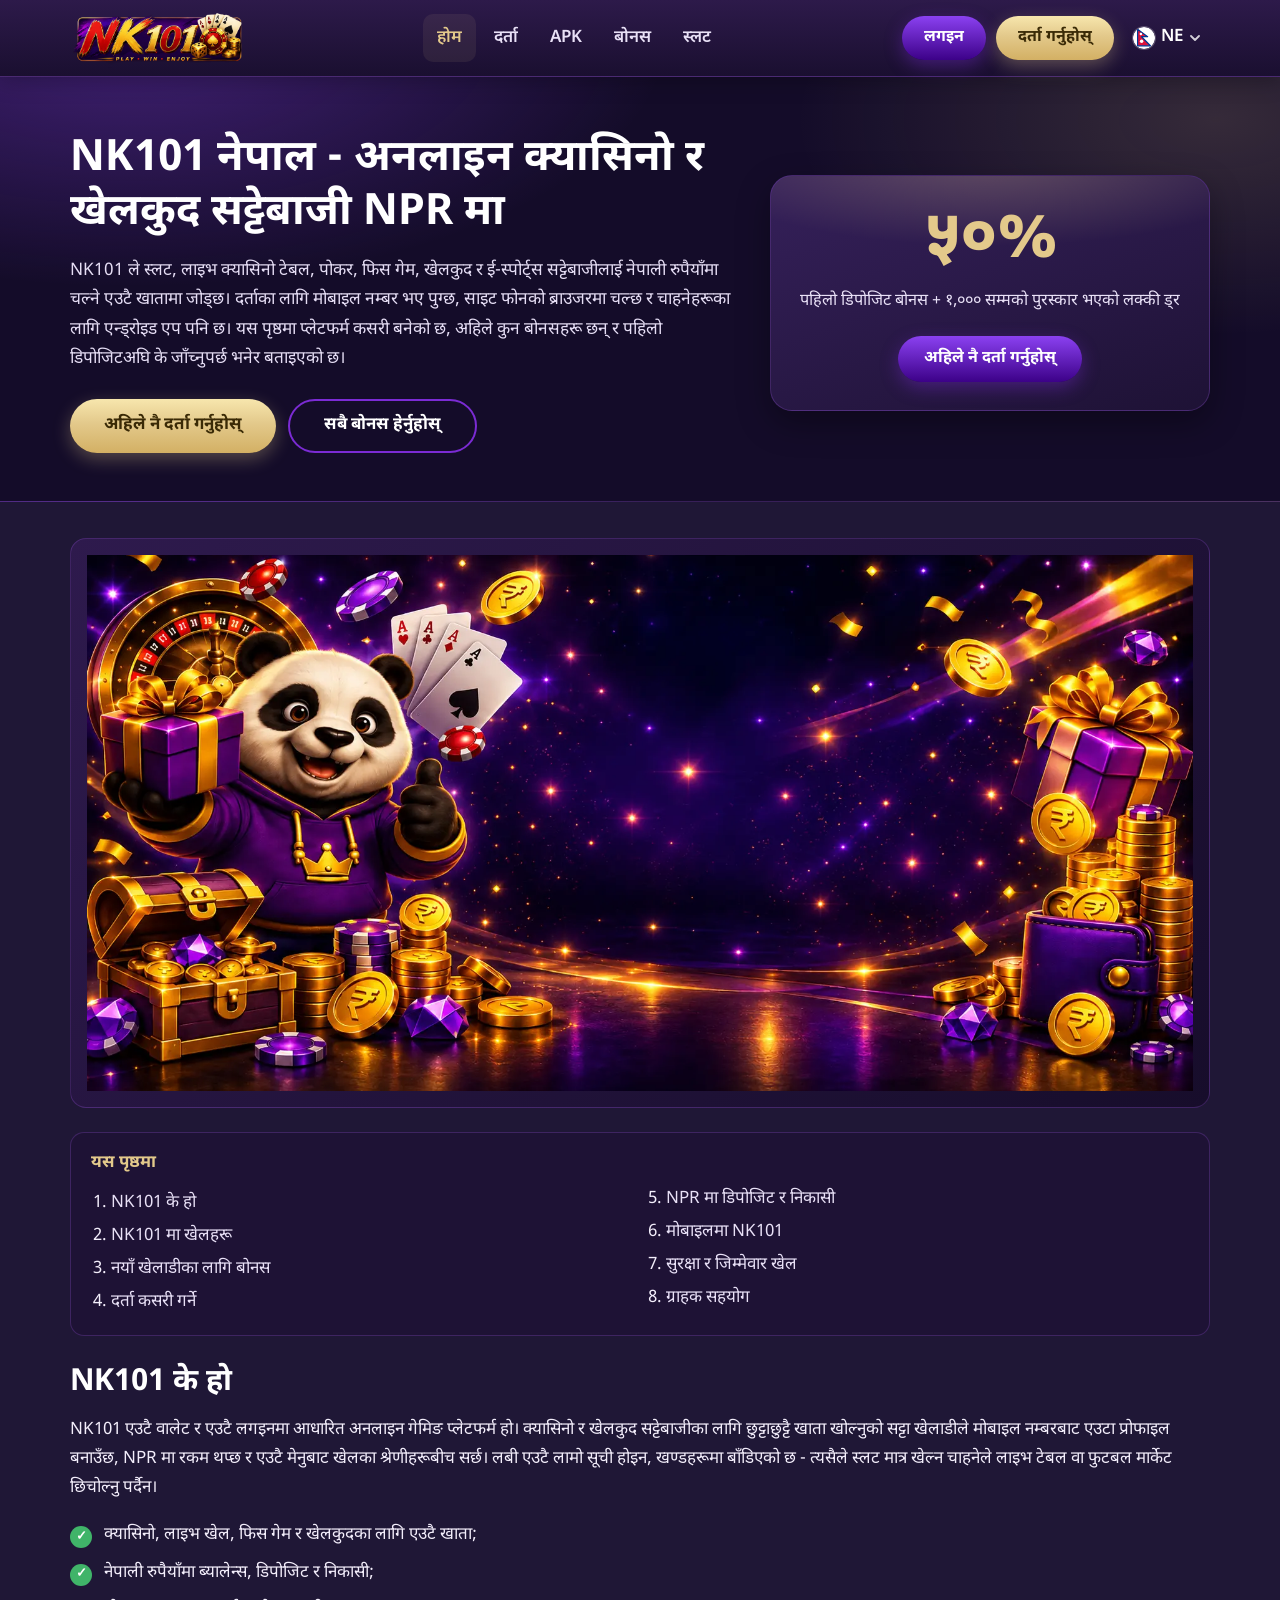
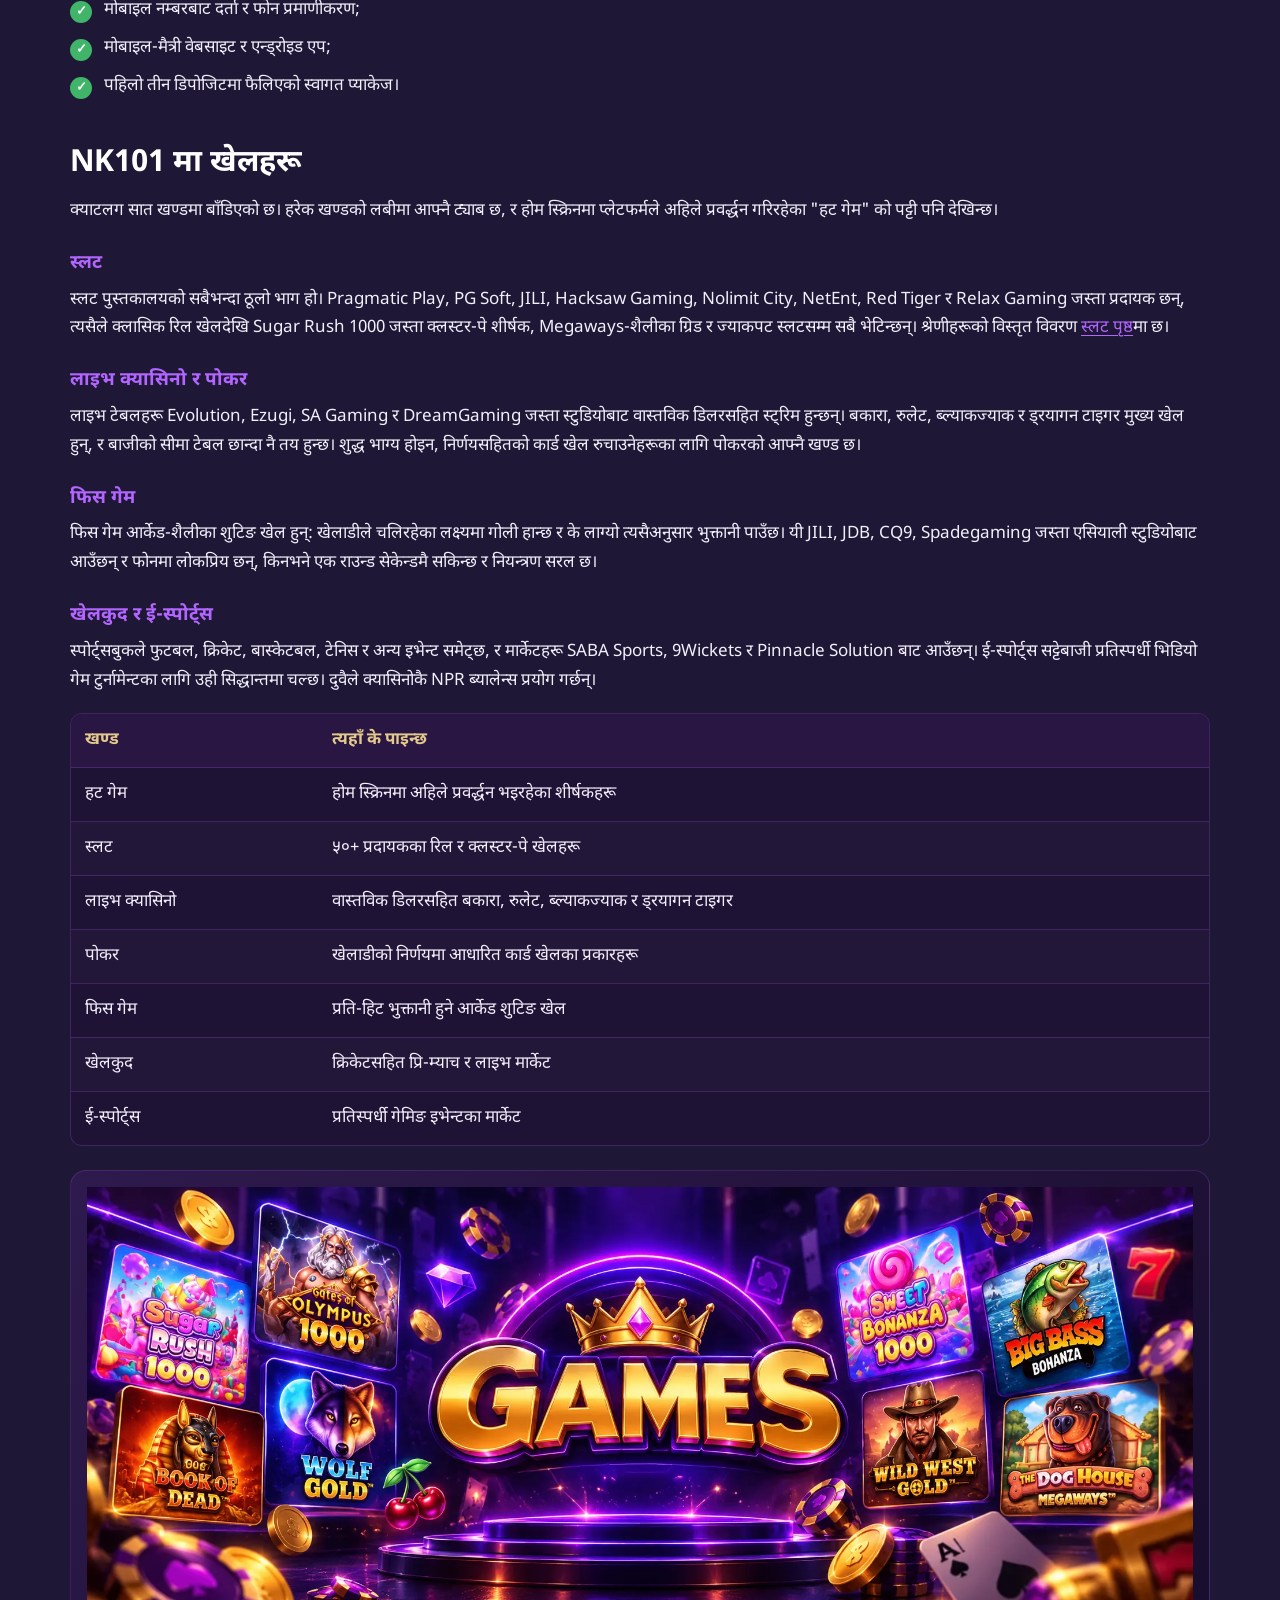
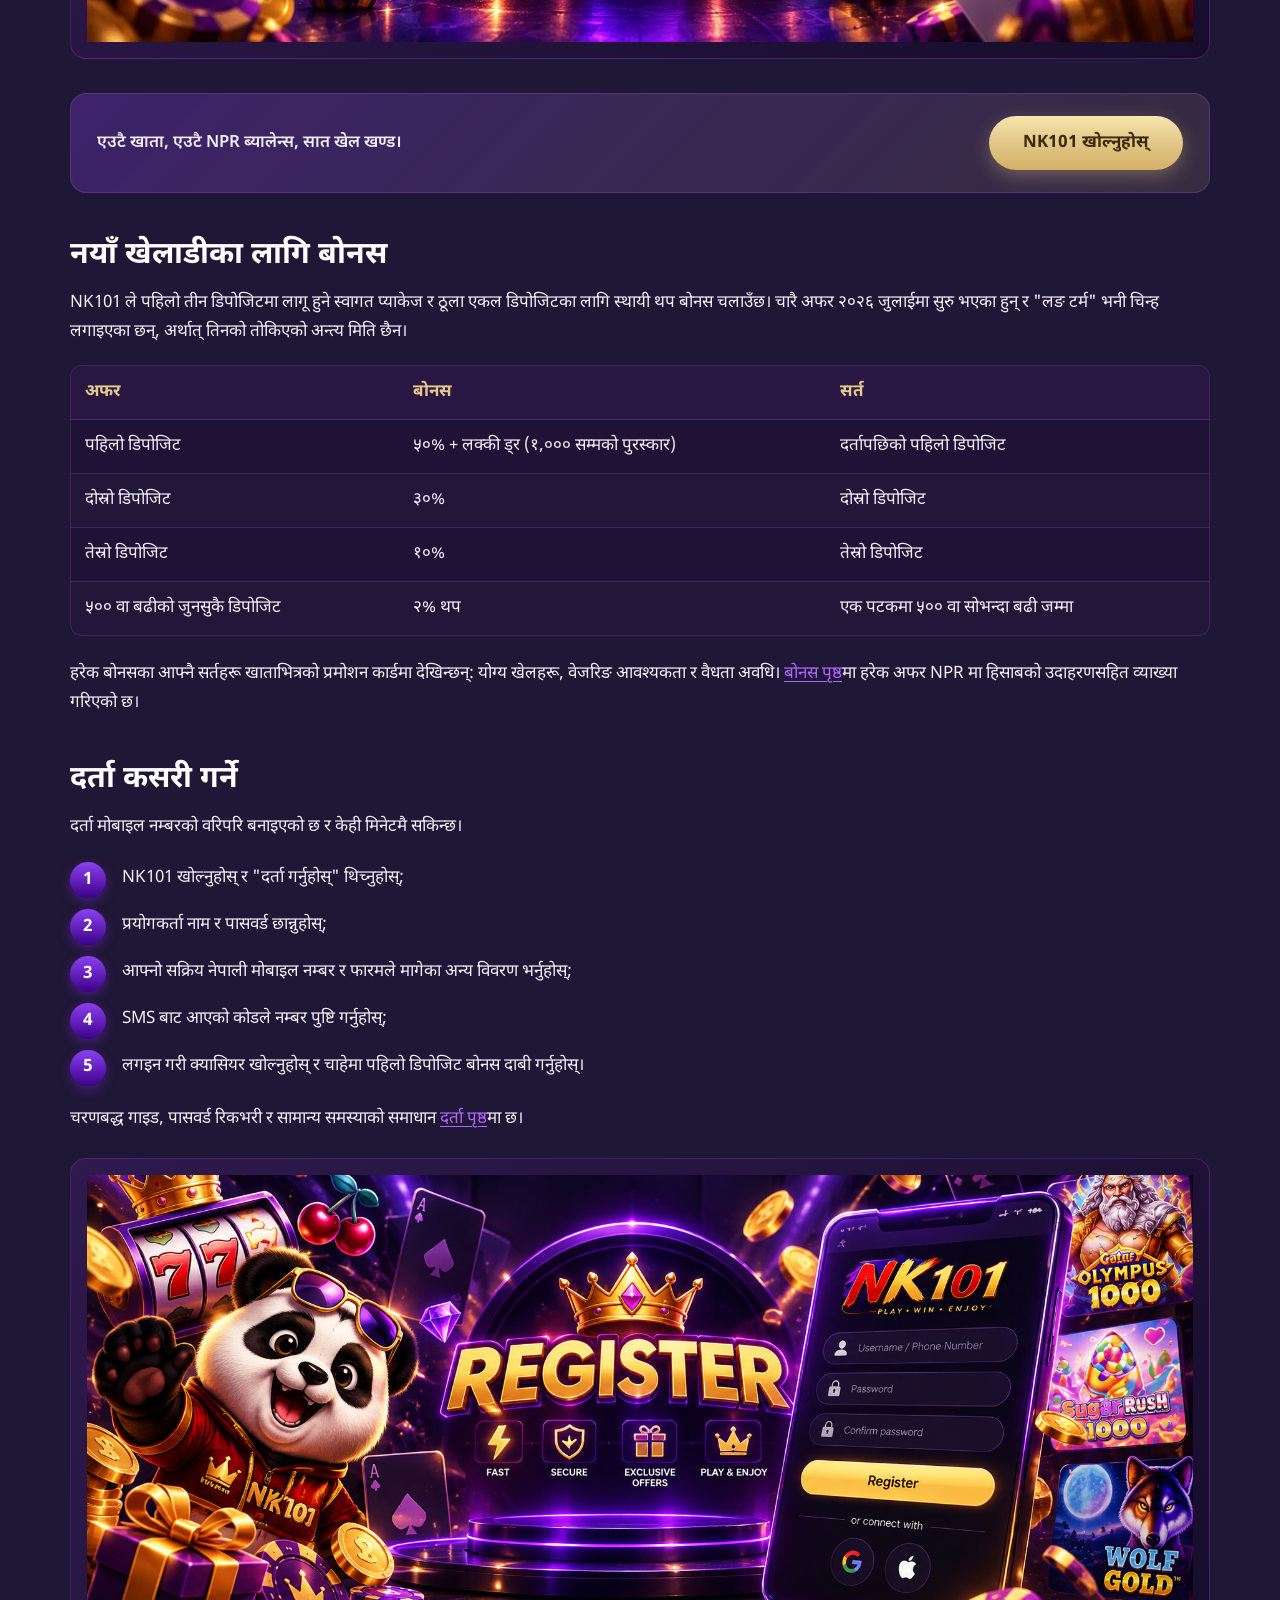
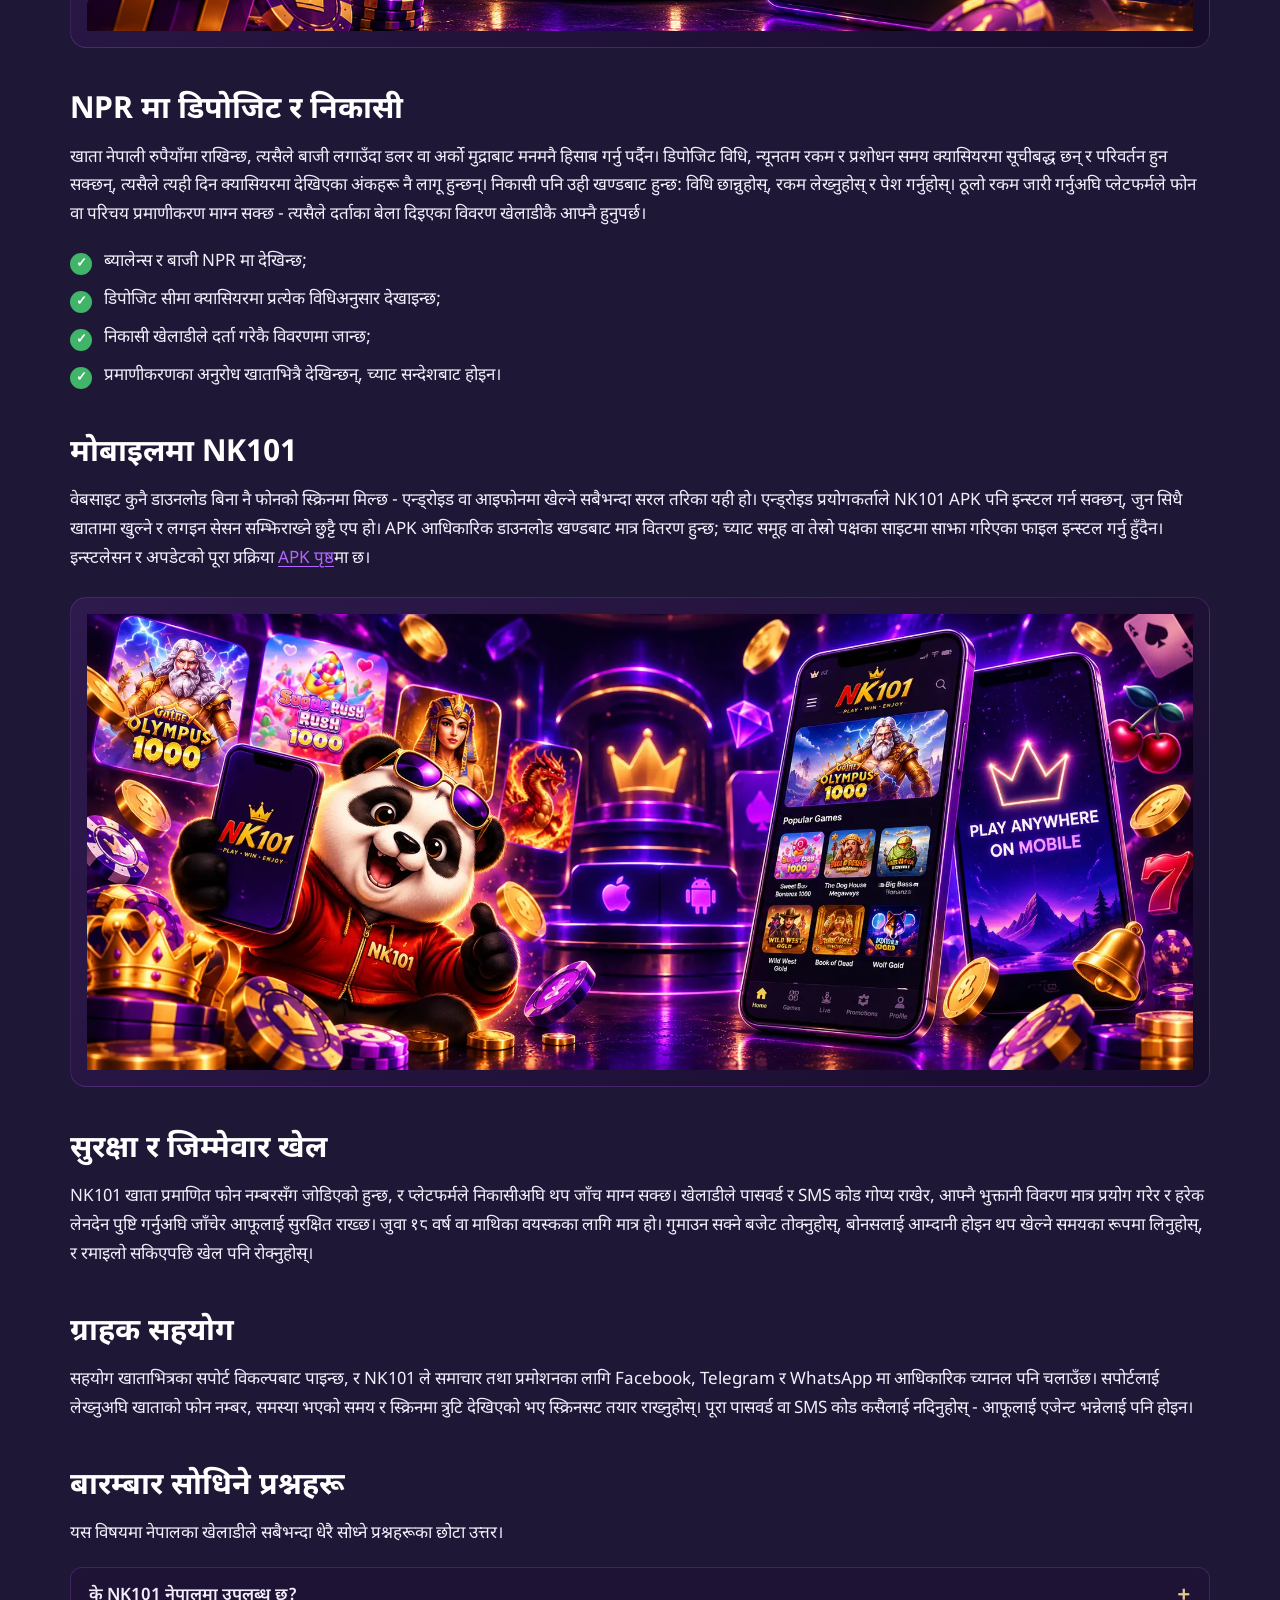
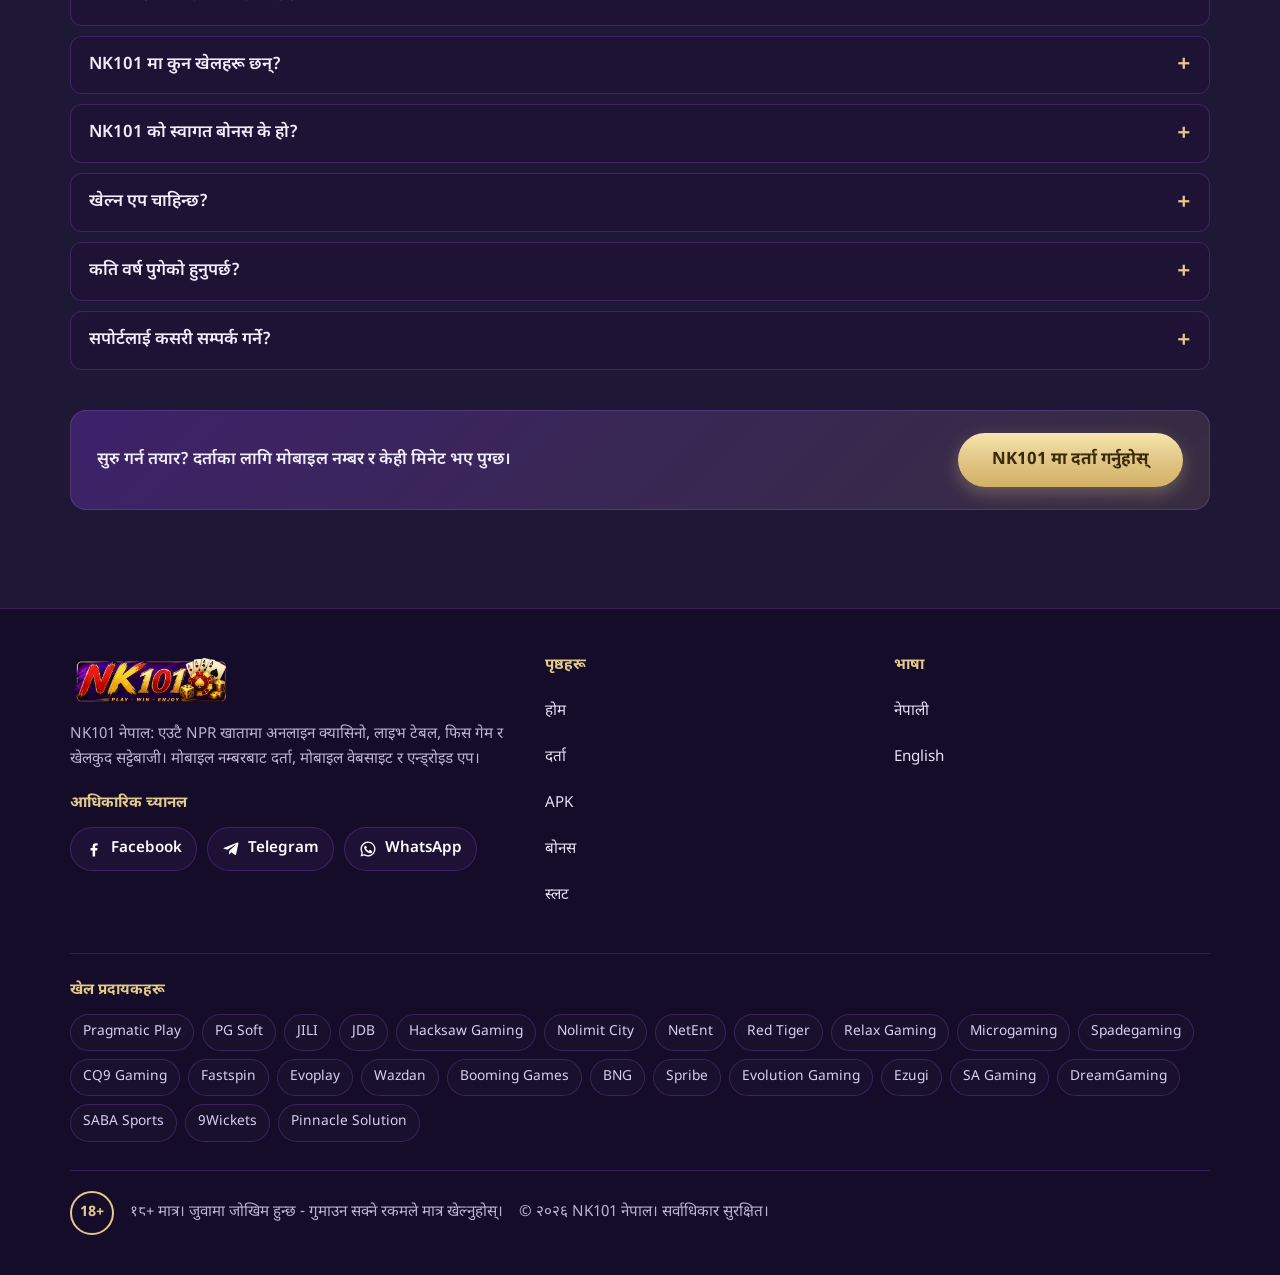
==== commit 3ecca3c8: "Update index.html" ====
--- a/index.html
+++ b/index.html
@@ -2,6 +2,7 @@
 <html lang="ne">
 <head>
 <meta charset="utf-8">
+ <meta name="google-site-verification" content="588bzAoixTT9UmfObf3rWIpTrbbrYlWN8TPRYRVO6DE" />
 <meta name="viewport" content="width=device-width, initial-scale=1">
 <title>NK101 नेपाल - अनलाइन क्यासिनो, स्लट र खेलकुद सट्टेबाजी NPR मा</title>
 <meta name="description" content="NK101 नेपालका लागि अनलाइन क्यासिनो र स्पोर्ट्सबुक हो: एउटै NPR खातामा स्लट, लाइभ टेबल, फिस गेम र खेलकुद सट्टेबाजी, मोबाइल नम्बरबाट दर्ता र पहिलो डिपोजिटमा ५०% बोनस।">
